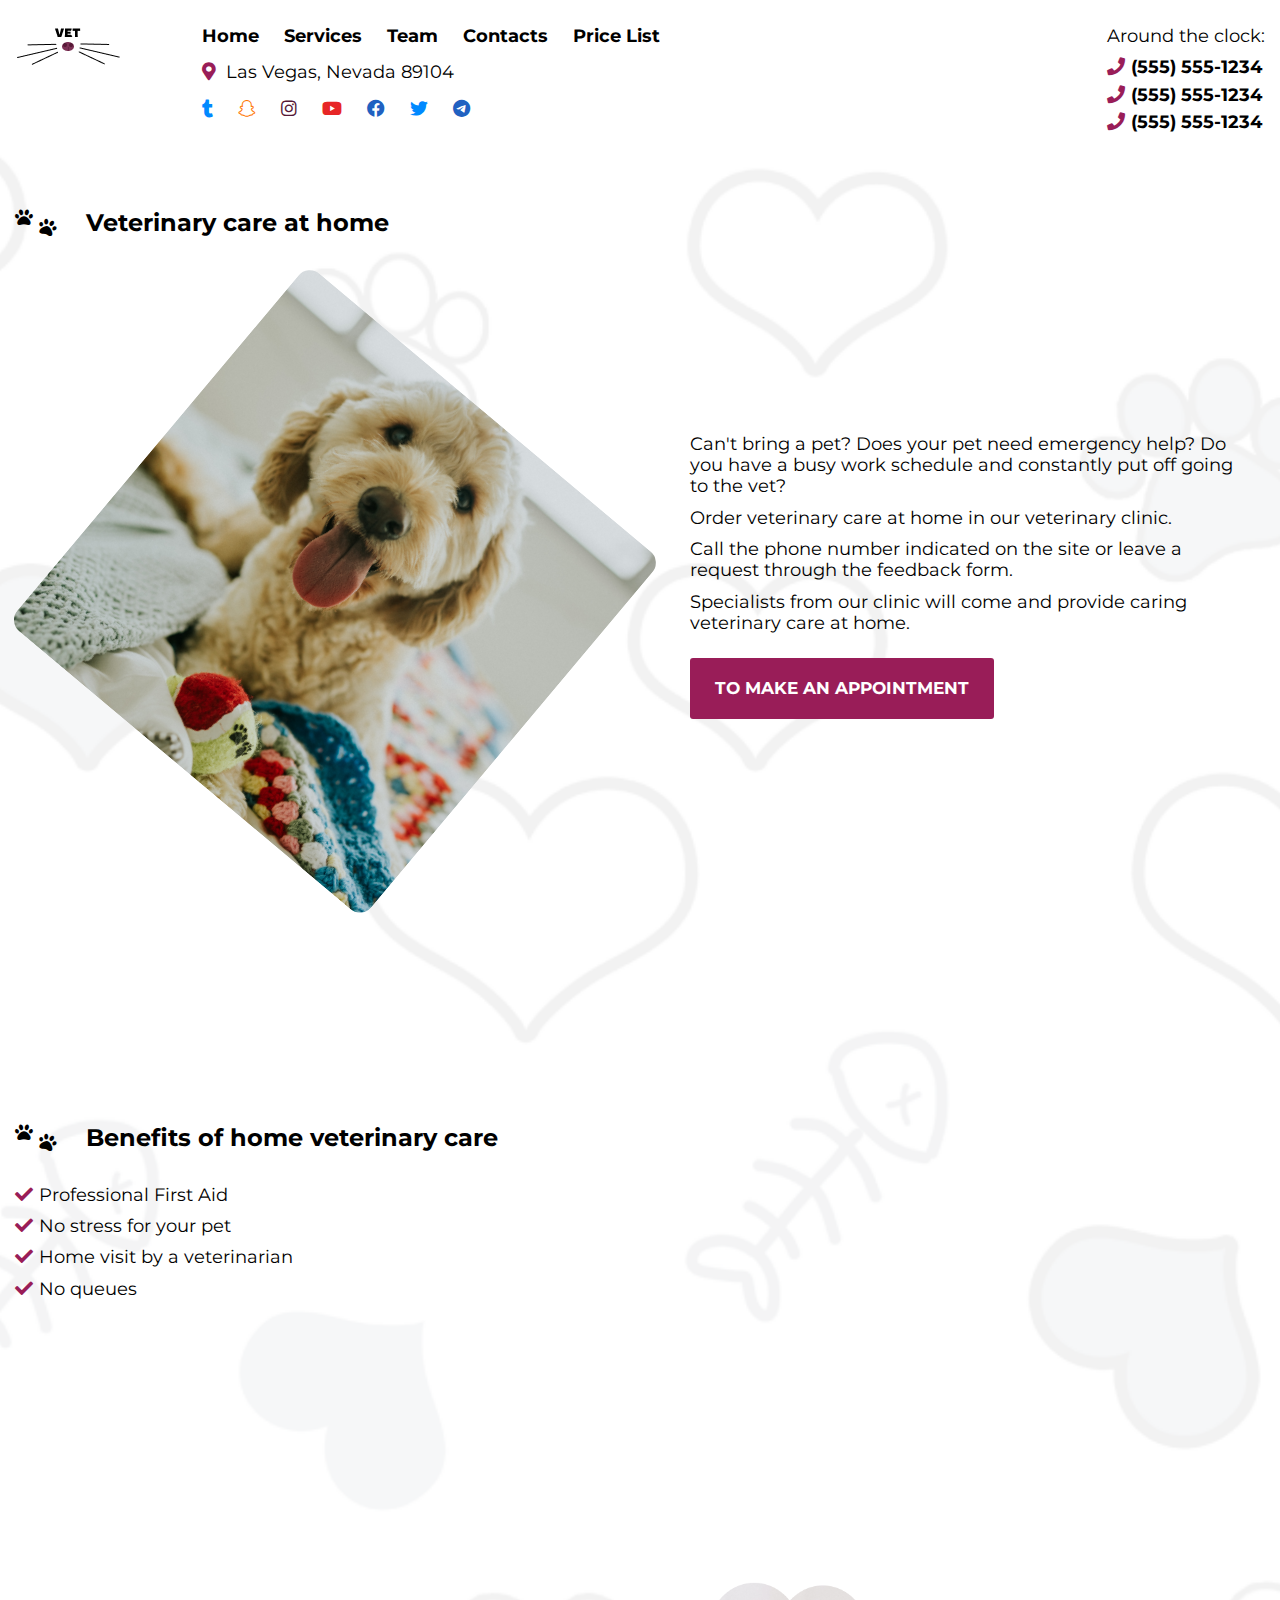
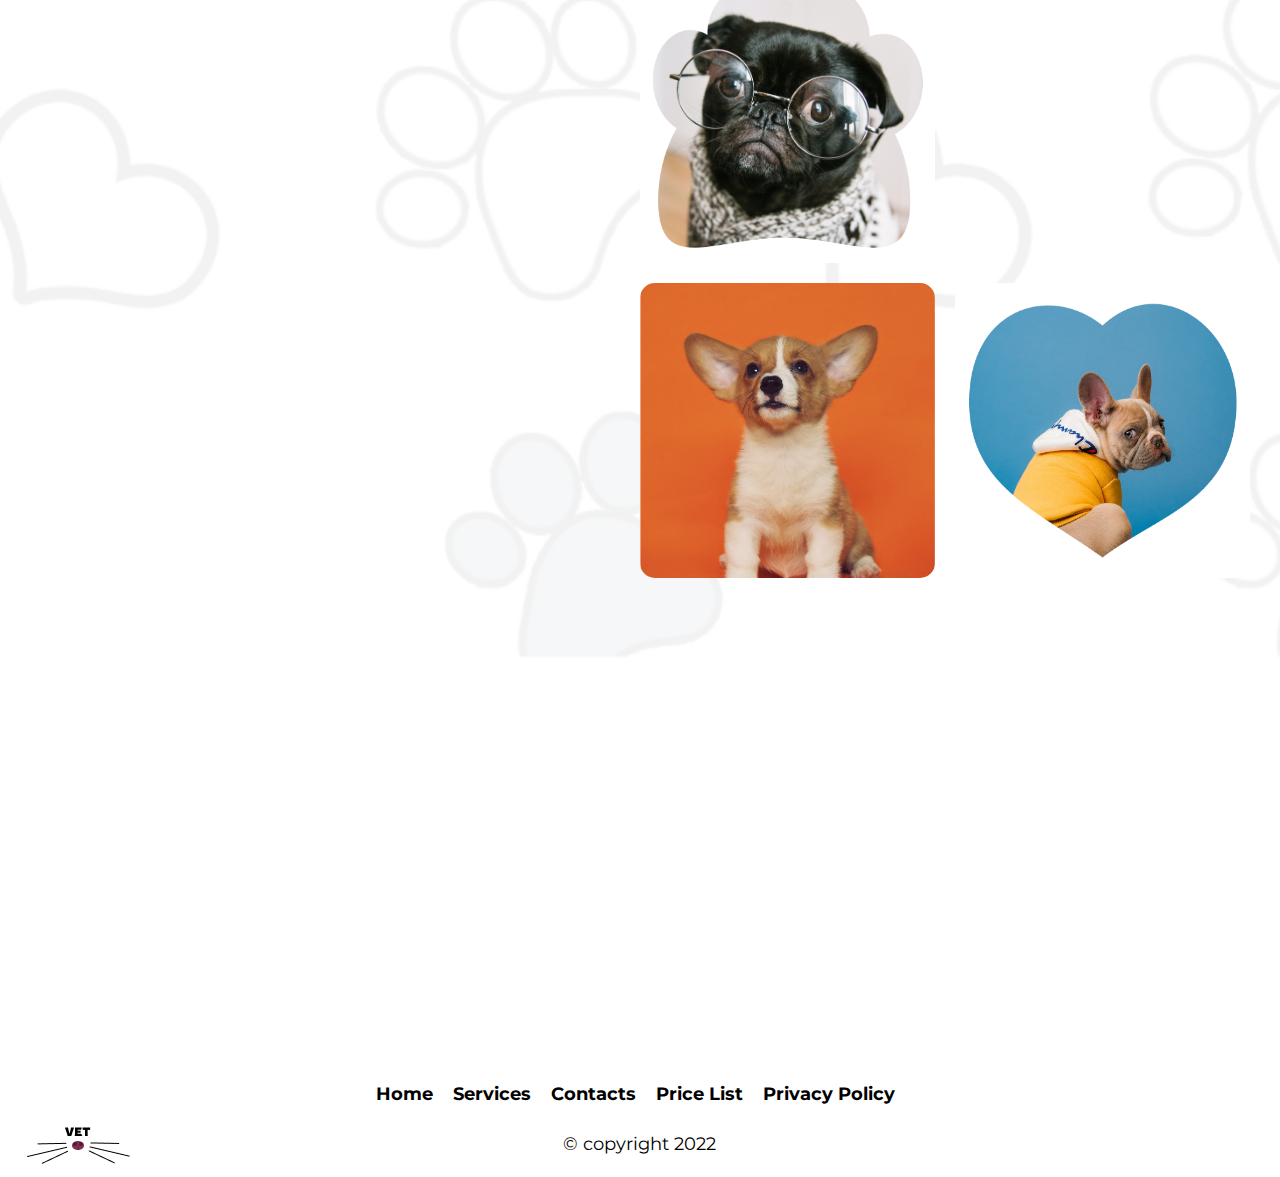
==== more.html @ 6912537f "Add files via upload" ====
<!DOCTYPE html>
<html lang="en">

<head>
	<meta charset="UTF-8">
	<meta http-equiv="X-UA-Compatible" content="IE=edge">
	<meta name="viewport" content="width=device-width, initial-scale=1.0">
	<title>Vet clinic</title>
	<link rel="stylesheet" href="css/all.min.css">
	<link rel="stylesheet" href="magnific/magnific-popup.css">
	<link rel="stylesheet" href="css/style.css">
	<link href="https://use.fontawesome.com/releases/v5.0.13/css/all.css" rel="stylesheet">
	<!-- Настройка адаптивности страницы -->
	<!-- Фиксированная ширина -->
	<!-- <meta name="viewport" content="width=1170"> -->

	<!-- Адаптивность -->
	<!-- <meta name="viewport" content="width=device-width"> -->
	<!-- Отключает принудительную ссылку у номера телефона на iOS -->
	<!-- <meta name="format-detection" content="telephone=no"> -->
	<!-- Краткое описание страницы  -->
	<!-- <meta name="description" content=" "> -->
	<!-- Ключевые слова страницы  -->
	<!-- <meta name="keywords" content=" "> -->
	<!-- Иконка -->
	<!-- <link rel="shortcut icon" href="favicon.ico"> -->
</head>

<body>
	<div class="wprapper">
	<header class="header">
	<div class="header__wrap">
		<div class="container header__container ">
			<div class="header__body ">
				<a href="index.html" class="logo-img-box ">
					<img src="img/logo/logo.png" alt="img">
				</a>
				<div class="logo-menu header__menu">
					<div class="logo-menu__logoMenu ">
						<a href="index.html" class="logo-img-box ">
							<img src="img/logo/logo.png" alt="img">
						</a>
						<div class="nav-box logo-menu__nav">
							<nav class="menu nav-box__menu">
								<a href="index.html" class="menu__link">Home</a>
								<a href="index.html#services" class="menu__link">Services</a>
								<a href="index.html#team" class="menu__link">Team</a>
								<a href="index.html#contacts" class="menu__link">Contacts</a>
								<a href="price.html" class="menu__link">Price List</a>
							</nav>
							<div class="point point__map">
								<div class="point__item"><i class="fas fa-map-marker-alt"></i></div>
								<p class="point__text">Las Vegas, Nevada 89104</p>
							</div>
							<div class="social">
								<!-- <a href="#" target="_blank" class="social__link social__wts"><i class="fab fa-whatsapp"></i>
								</a>
								<a href="#" target="_blank" class="social__link social__viber"><i class="fab fa-viber"></i>
								</a> -->
								<a href="#" target="_blank" class="social__link social__vk"><i class="fa-brands fa-tumblr"></i>
								</a>
								<a href="#" target="_blank" class="social__link social__odnokl"><i class="fa-brands fa-snapchat"></i>
								</a>
								<a href="#" target="_blank" class="social__link social__inst"><i class="fab fa-instagram"></i>
								</a>
								<a href="#" target="_blank" class="social__link social__google"><i class="fa-brands fa-youtube"></i>
								</a>
								<a href="#" target="_blank" class="social__link social__facebook"><i class="fa-brands fa-facebook"></i>
								</a>
								<a href="#" target="_blank" class="social__link social__vk"><i class="fa-brands fa-twitter"></i>
								</a>
								<a href="#" target="_blank" class="social__link social__facebook"><i class="fa-brands fa-telegram"></i>
								</a>
							</div>
						</div>
					</div>
					<div class="logo-menu__contacts">
						<div class="logo-menu__tel">
							<p class="logo-menu__fulltime">Around the clock:</p>
							<div class="point">
								<div class="point__item"><i class="fas fa-phone"></i></div>
								<p class="point__text">
									(555) 555-1234</p>
							</div>
							<div class="point">
								<div class="point__item"><i class="fas fa-phone"></i></div>
								<p class="point__text">
									(555) 555-1234</p>
							</div>
							<div class="point">
								<div class="point__item"><i class="fas fa-phone"></i></div>
								<p class="point__text">
									(555) 555-1234</p>
							</div>
						</div>

					</div>
				</div>
				<div class="icon-menu"><span></span><span></span><span></span></div>
			</div>
		</div>
	</div>
</header>
	
		<div class="content">
			<div class="inter ibg ">
				<img src="img/bg/bg1.png" alt="img">
				<div class="inter__wrap">
					<div class="container">		
						<div class="inter__desc">
							<div class="head moreee__head" style="padding-top: 20px;">
								<div class="paws">
									<p><i class="fas fa-paw paw-1"></i></p>
									<span><i class="fas fa-paw paw-2"></i></span>
								</div>
								<h2 class="title">Veterinary care at home</h2>
							</div>
							<div class="contacts" id="contacts">
								<div class="contacts__wrap ">
									<!-- <img src="img/bg/bg1.png" alt="img"> -->
									<div class="container">
										<div class="contacts__body">
											<!-- <div class="head contacts__head">
												<div class="paws">
													<p><i class="fas fa-paw paw-1"></i></p>
													<span><i class="fas fa-paw paw-2"></i></span>
												</div>
												<h2 class="title">Контакты</h2>
											</div> -->
											<div class="desc contacts__desc">
												<div class="contacts__img-wr">
													<div class="contacts__img-box ibg"><img src="img/bg/ds.jpg" alt="img"></div>
												</div>
												<div class="contacts__offer">
													<div class="contacts__content">
														<div class="contacts__adr">
															<h3 class="contacts__title">
															<p>Can't bring a pet? Does your pet need emergency help? Do you have a busy work schedule and constantly put off going to the vet?</p>
															<P>Order veterinary care at home in our veterinary clinic.</P>
															<P>Call the phone number indicated on the site or leave a request through the feedback form.</P>
															<p>Specialists from our clinic will come and provide caring veterinary care at home.</p>
															<!-- <div class="point point__map">
																<div class="point__item"><i class="fas fa-map-marker-alt"></i></div>
																<p class="point__text">г. Белово, ул. Васильково 324б</p>
															</div> -->
														</div>
														<!-- <div class="contacts__tel">
															<p class="contacts__fulltime">Наши номера:</p>
															<div class="point">
																<div class="point__item"><i class="fas fa-phone"></i></div>
																<p class="point__text">8(934)-34-23</p>
															</div>
															<div class="point">
																<div class="point__item"><i class="fas fa-phone"></i></div>
																<p class="point__text">8(934)-34-23</p>
															</div>
															<div class="point">
																<div class="point__item"><i class="fas fa-phone"></i></div>
																<p class="point__text">8(934)-34-23</p>
															</div>
														</div>
														<div class="point point__mail">
															<div class="point__item"><i class="fas fa-envelope"></i></div>
															<p class="point__text">name@mail.ru</p>
														</div> -->
														<!-- <div class="social contacts__social">
															<a href="#" target="_blank" class="social__link social__wts"><i
																	class="fab fa-whatsapp"></i>
															</a>
															<a href="#" target="_blank" class="social__link social__viber"><i
																	class="fab fa-viber"></i>
															</a>
															<a href="#" target="_blank" class="social__link social__vk"><i class="fab fa-vk"></i>
															</a>
															<a href="#" target="_blank" class="social__link social__odnokl"><i
																	class="fab fa-odnoklassniki-square"></i>
															</a>
															<a href="#" target="_blank" class="social__link social__inst"><i
																	class="fab fa-instagram"></i>
															</a>
															<a href="#" target="_blank" class="social__link social__google"><i
																	class="fab fa-google-plus-g"></i>
															</a>
				
														</div> -->
														<a href="#popup" class="contacts__btn btn-pink">To make an appointment</a>
													</div>
												</div>
											</div>
										</div>
									</div>
								</div>
							</div>
							<div class="inter__content">
								<div class="inter__body">
									<div class="head " style="padding-bottom: 30px;">
										<div class="paws">
											<p><i class="fas fa-paw paw-1"></i></p>
											<span><i class="fas fa-paw paw-2"></i></span>
										</div>
										<h2 class="title">Benefits of home veterinary care</h2>
									</div>
									<!-- <p class="inter__text">В центре проводится полное рентгенологическое обследование всех органов и
										систем:
									</p> -->
									<div class="inter__points">
										<div class="point more__point">
											<div class="point__item"><i class="fas fa-check"></i> </div>
											<p class="point__text">Professional First Aid</p>
										</div>
										<div class="point more__point">
											<div class="point__item"><i class="fas fa-check"></i> </div>
											<p class="point__text">No stress for your pet</p>
										</div>
										<div class="point more__point">
											<div class="point__item"><i class="fas fa-check"></i> </div>
											<p class="point__text">Home visit by a veterinarian</p>
										</div>
										<div class="point more__point">
											<div class="point__item"><i class="fas fa-check"></i> </div>
											<p class="point__text">No queues</p>
										</div>
									</div>
								</div>
								<div class="photo">
									<div class="photo__img-box photo__img-box_mask">
										<div class="photo__bg ibg"><img src="img/bg/dff.jpg" alt="img"></div>
										
									</div>
								</div>
							</div>
						</div>
						<div class="gallery">
							<div class="gallery__wrap">
								<div class="container">
									<div class="gallery__body">
										<div class="gallery__row">
		
											<div class="gallery__50 gallery__50-1">
												<a href="img/bg/dd.png" class="gallery__col">
													
														<div class="gallery__item">
															<div class="gallery__img-box">
																<div class="gallery__bg ibg"><img src="img/bg/ff.jpg" alt="img"></div>
																<!-- <div class="gallery__mask-img-box"><img src="img/bg/q.png" alt="img"></div> -->
															</div>
														</div>
													
												</a>
											</div>
											<div class="gallery__50 gallery__50-wrap">
												<a href="img/bg/mops.png" class="gallery__col">
													<div class="gallery__item">
														<div class="gallery__img-box gallery__img-box_mask">
															<div class="gallery__bg ibg"><img src="img/bg/mops.png" alt="img"></div>
															<div class="gallery__mask-img-box"><img src="img/bg/32.png" alt="img"></div>
														</div>
													</div>
												</a>
												<a href="img/bg/dog.png" class="gallery__col">
													<div class="gallery__item">
														<div class="gallery__img-box">
															<div class="gallery__bg ibg"><img src="img/bg/aa.jpg" alt="img"></div>
															<!-- <div class="gallery__mask-img-box"><img src="img/bg/34.png" alt="img"></div> -->
														</div>
													</div>
												</a>
												<a href="img/bg/df.jpg" class="gallery__col">
													<div class="gallery__item">
														<div class="gallery__img-box">
															<div class="gallery__bg ibg"><img src="img/bg/df.jpg" alt="img"></div>
															<!-- <div class="gallery__mask-img-box"><img src="img/bg/34.png" alt="img"></div> -->
														</div>
													</div>
												</a>
												<a href="img/bg/dd.png" class="gallery__col">
													<div class="gallery__item">
														<div class="gallery__img-box gallery__img-box_mask">
															<div class="gallery__bg ibg"><img src="img/bg/dd.png" alt="img"></div>
															<div class="gallery__mask-img-box"><img src="img/bg/q.png" alt="img"></div>
														</div>
													</div>
												</a>
											</div>
										</div>
									</div>
								</div>
							</div>
						</div>
					</div>
				</div>
			</div>
		</div>
	
	<iframe src="https://www.google.com/maps/embed?pb=!1m18!1m12!1m3!1d51546.49694584568!2d-115.14549040207058!3d36.1505868522615!2m3!1f0!2f0!3f0!3m2!1i1024!2i768!4f13.1!3m3!1m2!1s0x80c8c4a43b971a7b%3A0xcb58a650286cb4f7!2z0JvQsNGBLdCS0LXQs9Cw0YEsINCd0LXQstCw0LTQsCA4OTEwNCwg0KHQqNCQ!5e0!3m2!1sru!2sru!4v1648455578329!5m2!1sru!2sru" width="100%" height="400" style="border:0;" allowfullscreen="" loading="lazy" referrerpolicy="no-referrer-when-downgrade"></iframe>

	<footer class="footer">
	<div class="footer__wrap">
		<div class="container">
			<div class="footer__menu">
				<nav class="menu footer__menu">
					<a href="index.html" class="menu__link">Home</a>
					<a href="index.html#services" class="menu__link">Services</a>
					<a href="index.html#contacts" class="menu__link">Contacts</a>
					<a href="price.html" class="menu__link">Price List</a>
					<a href="policy.html" class="menu__link">Privacy Policy</a>
				</nav>
			</div>
			<div class="footer__body">
				<div class="footer__logo-img-box">
					<a href="index.html" class="logo-img-box ">
						<img src="img/logo/logo.png" alt="img">
					</a>
				</div>
				<div class="footer__right">© copyright 2022</div>
				<div></div>
			</div>
		</div>
	</div>
</footer>
<a href="#" id="toTop">
	<img src="img/icons/rt.png" alt="img">
</a>
<div id="popup" class="popup">
	<a href="##" class="popup__area"></a>
	<div class="popup__body">
		<div class="popup__content">
			<a href="##" class="popup__close close-popup"><i class="far fa-window-close"></i></a>
			<div class="head popup__head">
				<div class="paws">
					<p><i class="fas fa-paw paw-1"></i></p>
					<span><i class="fas fa-paw paw-2"></i></span>
				</div>
				<h2 class="title">Sign up for an appointment</h2>
			</div>
			<form action="#" class="popup__form form">
				<input type="text" class="form__input" placeholder="Your name" >
				<input type="tel" id="phone_1" class="form__input" placeholder="Phone number" >
				<textarea class="form__text" placeholder="Message" name="text" cols="30" rows="10" ></textarea>
				<div class="form__file-wrap">
					<input class="form__file" type="file" name="file" id="popup-input__file" >
					<label class="form__label file-label btn-pink" for="popup-input__file">
						<span class="file-label__file-img"><i class="fas fa-download"></i></span>
						<span class="file-label__btn">Attach file</span>
					</label>
				</div>
				<button class="form__btn btn-pink">Send</button>
				<p class="personal-data-2">* By clicking on the button you consent to the processing of <a href="404.html" class="">personal data</a></p>
			</form>
		</div>
	</div>
</div>

<!-- <div id="cookies" class="cookies cookies-show">

	<div class="cookies__wrap">
		<div class="cookies__body">
			<div class="cookies__content">
				<p class="cookies__text">Мы используем cookie для наилучшего представления нашего сайта. Продолжая просмотр сайта, Вы соглашаетесь на использование нами cookies.</p>
				<button type="submit" class="cookies__btn">Ок</button>
			</div>
		</div>
	</div>
	
</div> -->

<script src="https://ajax.googleapis.com/ajax/libs/jquery/3.6.0/jquery.min.js"></script>
<script src="magnific/jquery.magnific-popup.min.js"></script>
<script src="owl/owl.carousel.min.js"></script>
<script src="js/main.js"></script>
</div>
</body>

</html>
---- css/style.css ----
@import url("https://fonts.googleapis.com/css2?family=Montserrat:wght@400;500;700;900&display=swap");
* { padding: 0; margin: 0; border: 0; }

*, *::before, *::after { box-sizing: border-box; -moz-box-sizing: border-box; -webkit-box-sizing: border-box; }

:focus, :active { outline: none; }

a:focus, a:active { outline: none; }

nav, footer, header, aside { display: block; }

html, body { height: 100%; width: 100%; font-size: 100%; line-height: 1; font-size: 14px; -ms-text-size-adjust: 100%; -moz-text-size-adjust: 100%; -webkit-text-size-adjust: 100%; }

body { overflow-x: hidden; }

html { scroll-behavior: smooth; }

input, button, textarea { font-family: inherit; background-color: transparent; }

input::-ms-clear { display: none; }

button { cursor: pointer; }

button::-moz-focus-inner { padding: 0; border: 0; }

a, a:visited { text-decoration: none; }

a:hover { text-decoration: none; }

a { display: inline-block; color: inherit; }

ul li { list-style: none; }

img { vertical-align: top; }

h1, h2, h3, h4, h5, h6 { font-size: inherit; font-weight: 400; }

textarea::-webkit-input-placeholder { opacity: 1; -webkit-transition: opacity 0.8s ease; -o-transition: opacity 0.8s ease; transition: opacity 0.8s ease; }

textarea:-ms-input-placeholder { opacity: 1; -webkit-transition: opacity 0.8s ease; -o-transition: opacity 0.8s ease; transition: opacity 0.8s ease; }

textarea::-ms-input-placeholder { opacity: 1; -webkit-transition: opacity 0.8s ease; -o-transition: opacity 0.8s ease; transition: opacity 0.8s ease; }

textarea::placeholder { opacity: 1; -webkit-transition: opacity 0.8s ease; -o-transition: opacity 0.8s ease; transition: opacity 0.8s ease; }

input::-webkit-input-placeholder { opacity: 1; -webkit-transition: opacity 0.8s ease; -o-transition: opacity 0.8s ease; transition: opacity 0.8s ease; }

input::-moz-placeholder { opacity: 1; -webkit-transition: opacity 0.8s ease; -o-transition: opacity 0.8s ease; transition: opacity 0.8s ease; }

input:-moz-placeholder { opacity: 1; -webkit-transition: opacity 0.8s ease; -o-transition: opacity 0.8s ease; transition: opacity 0.8s ease; }

input:-ms-input-placeholder { opacity: 1; -webkit-transition: opacity 0.8s ease; -o-transition: opacity 0.8s ease; transition: opacity 0.8s ease; }

input:focus::-webkit-input-placeholder { opacity: 0; -webkit-transition: opacity 0.8s ease; -o-transition: opacity 0.8s ease; transition: opacity 0.8s ease; }

input:focus::-moz-placeholder { opacity: 0; -webkit-transition: opacity 0.8s ease; -o-transition: opacity 0.8s ease; transition: opacity 0.8s ease; }

input:focus:-moz-placeholder { opacity: 0; -webkit-transition: opacity 0.8s ease; -o-transition: opacity 0.8s ease; transition: opacity 0.8s ease; }

input:focus:-ms-input-placeholder { opacity: 0; -webkit-transition: opacity 0.8s ease; -o-transition: opacity 0.8s ease; transition: opacity 0.8s ease; }

textarea:focus::-webkit-input-placeholder { opacity: 0; -webkit-transition: opacity 0.8s ease; -o-transition: opacity 0.8s ease; transition: opacity 0.8s ease; }

textarea:focus:-ms-input-placeholder { opacity: 0; -webkit-transition: opacity 0.8s ease; -o-transition: opacity 0.8s ease; transition: opacity 0.8s ease; }

textarea:focus::-ms-input-placeholder { opacity: 0; -webkit-transition: opacity 0.8s ease; -o-transition: opacity 0.8s ease; transition: opacity 0.8s ease; }

textarea:focus::placeholder { opacity: 0; -webkit-transition: opacity 0.8s ease; -o-transition: opacity 0.8s ease; transition: opacity 0.8s ease; }

.container { max-width: 1440px; padding: 0 15px; margin: 0 auto; }

.ibg { background-position: center; background-size: cover; background-repeat: no-repeat; }

.ibg img { display: none; }

.logo-menu { width: 100%; display: -webkit-box; display: -ms-flexbox; display: flex; -webkit-box-align: start; -ms-flex-align: start; align-items: flex-start; -webkit-box-pack: justify; -ms-flex-pack: justify; justify-content: space-between; }

.logo-menu__logoMenu { display: -webkit-box; display: -ms-flexbox; display: flex; -webkit-box-pack: start; -ms-flex-pack: start; justify-content: start; }

.logo-menu__nav { width: 100%; margin-right: 20px; }

.logo-menu__contacts { padding-top: 5px; }

.logo-menu__tel { display: -webkit-box; display: -ms-flexbox; display: flex; -webkit-box-orient: vertical; -webkit-box-direction: normal; -ms-flex-direction: column; flex-direction: column; -webkit-box-pack: start; -ms-flex-pack: start; justify-content: start; }

.logo-menu__tel .point { font-weight: 700; }

.logo-menu__tel .point:not(:last-child) { margin-bottom: 6px; }

.logo-menu__fulltime { margin-bottom: 10px; }

.header__body { position: relative; padding: 20px 0; }

@media (min-width: 767px) { .header__body > a { display: none; } }

@media (max-width: 767px) { .header__menu { position: fixed; z-index: 10; max-width: 70%; min-width: 300px; height: 100%; top: 0; right: 0; background-color: #fdd9ff; padding-top: 80px; padding-left: 20px; padding-right: 20px; padding-bottom: 20px; overflow: auto; -webkit-transition: all 0.5s ease 0s; -o-transition: all 0.5s ease 0s; -ms-transition: all 0.5s ease 0s; -moz-transition: all 0.5s ease 0s; transition: all 0.5s ease 0s; -webkit-transform: translate3d(100%, 0px, 0px); transform: translate3d(100%, 0px, 0px); display: -webkit-box; display: -ms-flexbox; display: flex; -webkit-box-orient: vertical; -webkit-box-direction: normal; -ms-flex-direction: column; flex-direction: column; -webkit-box-pack: start; -ms-flex-pack: start; justify-content: start; margin-right: 0; }
  .header__menu.active { -webkit-transform: translate3d(0px, 0px, 0px); transform: translate3d(0px, 0px, 0px); }
  .header__menu .logo-img-box { display: none; }
  .header__menu .logo-menu__logoMenu { margin-bottom: 15px; }
  .header__menu .menu { margin-bottom: 20px; }
  .header__menu .menu a:not(:last-child) { margin-right: 0; } }

.logo-img-box { -webkit-box-flex: 0; -ms-flex: 0 0 auto; flex: 0 0 auto; padding-top: 5px; width: 120px; margin-right: 5.20833vw; }

@media (min-width: 1440px) { .logo-img-box { margin-right: 75px; } }

.logo-img-box img { max-width: 100%; }

.nav-box__menu { margin-bottom: 10px; }

.menu { margin-left: -10px; }

.menu a { -webkit-transition: all 0.3s ease 0s; -o-transition: all 0.3s ease 0s; transition: all 0.3s ease 0s; font-weight: 700; padding: 5px 10px; }

.menu a:hover { color: #991d58; }

.point { display: -webkit-box; display: -ms-flexbox; display: flex; -webkit-box-align: center; -ms-flex-align: center; align-items: center; }

.point__item { color: #991d58; width: 24px; }

.point__item img, .point__item i { font-size: 18px; max-width: 80%; }

.point__map { margin-bottom: 5px; }

.social { color: #991d58; }

.social a { -webkit-transition: all 0.3s ease 0s; -o-transition: all 0.3s ease 0s; transition: all 0.3s ease 0s; padding: 10px; }

.social a:hover { color: #991d58; }

.social a:first-child { padding-left: 0; }

.social__wts { color: #2ecf05; }

.social__viber { color: #c066dd; }

.social__vk { color: #0089ff; }

.social__facebook { color: #2061c1; }

.social__twitter { color: #19b5ff; }

.social__inst { color: #561836; }

.social__google { color: #e72626; }

.social__odnokl { color: #ff7600; }

@media (max-width: 767px) { .icon-menu { display: block; position: absolute; top: 50%; -webkit-transform: translate(0, -50%); -ms-transform: translate(0, -50%); transform: translate(0, -50%); right: 0; width: 30px; height: 18px; cursor: pointer; z-index: 10; }
  .icon-menu span { -webkit-transition: all 0.3s ease 0s; -o-transition: all 0.3s ease 0s; -ms-transition: all 0.3s ease 0s; -moz-transition: all 0.3s ease 0s; transition: all 0.3s ease 0s; top: 8px; left: 0; position: absolute; width: 100%; height: 2px; background-color: #991d58; }
  .icon-menu span:first-child { top: 0; }
  .icon-menu span:last-child { top: auto; bottom: 0; }
  .icon-menu.active span { -moz-transform: scale(0); -ms-transform: scale(0); -webkit-transform: scale(0); -o-transform: scale(0); transform: scale(0); background-color: #991d58; }
  .icon-menu.active span:first-child { -moz-transform: rotate(-45deg); -ms-transform: rotate(-45deg); -webkit-transform: rotate(-45deg); -o-transform: rotate(-45deg); transform: rotate(-45deg); top: 8px; }
  .icon-menu.active span:last-child { -moz-transform: rotate(45deg); -ms-transform: rotate(45deg); -webkit-transform: rotate(45deg); -o-transform: rotate(45deg); transform: rotate(45deg); bottom: 8px; } }

.footer__wrap { background-color: #fff; padding: 10px; }

.footer__body { width: 100%; display: -webkit-box; display: -ms-flexbox; display: flex; }

.footer__body > div { -webkit-box-flex: 0; -ms-flex: 0 1 33.33%; flex: 0 1 33.33%; max-width: 33.33%; }

@media (max-width: 767px) { .footer__body > div { -webkit-box-flex: 0; -ms-flex: 0 1 100%; flex: 0 1 100%; max-width: 100%; } }

@media (max-width: 767px) { .footer__body { -ms-flex-wrap: wrap; flex-wrap: wrap; } }

@media (max-width: 767px) { .footer__logo-img-box { text-align: center; display: -webkit-box; display: -ms-flexbox; display: flex; -webkit-box-align: center; -ms-flex-align: center; align-items: center; -webkit-box-pack: center; -ms-flex-pack: center; justify-content: center; margin-right: 0; margin-bottom: 15px; } }

@media (max-width: 767px) { .footer__logo-img-box a { margin-right: 0; } }

.footer__right { text-align: center; display: -webkit-box; display: -ms-flexbox; display: flex; -webkit-box-align: center; -ms-flex-align: center; align-items: center; -webkit-box-pack: center; -ms-flex-pack: center; justify-content: center; }

.footer__menu { display: -webkit-box; display: -ms-flexbox; display: flex; -webkit-box-align: center; -ms-flex-align: center; align-items: center; -webkit-box-pack: center; -ms-flex-pack: center; justify-content: center; padding: 5px 0; -ms-flex-wrap: wrap; flex-wrap: wrap; }

.footer__menu .menu__link { text-align: center; }

.main__wrap { background-color: #ffe1d9; }

.main__desc { display: -webkit-box; display: -ms-flexbox; display: flex; -webkit-box-pack: justify; -ms-flex-pack: justify; justify-content: space-between; }

@media (max-width: 767px) { .main__desc { -ms-flex-wrap: wrap; flex-wrap: wrap; -webkit-box-pack: center; -ms-flex-pack: center; justify-content: center; } }

.main__offer { max-width: 500px; padding: 11.80556vw 0; width: 50%; }

@media (min-width: 1440px) { .main__offer { padding: 170px 0; padding-right: 100px; } }

@media (max-width: 767px) { .main__offer { width: 100%; padding: 50px 0; padding-right: 0; text-align: center; } }

.main__offer .offer__title { line-height: 1.15; font-weight: 700; margin-bottom: 15px; }

@media (max-width: 767px) { .main__offer .offer__title { font-size: calc(25px + 25.5 * (( 100vw - 320px) / 1440)); } }

@media (min-width: 767px) { .main__offer .offer__title { font-size: calc(25px + 15 * ( 100vw / 1440)); } }

@media (min-width: 1440px) { .main__offer .offer__title { font-size: 40px; } }

.main__offer .offer__text { margin-bottom: 30px; }

.main__img-box { display: -webkit-box; display: -ms-flexbox; display: flex; -webkit-box-align: end; -ms-flex-align: end; align-items: flex-end; width: 50%; }

@media (max-width: 767px) { .main__img-box { width: 100%; } }

.main__img-box img { width: 100%; }

.btn-pink { -webkit-transition: all 0.3s ease 0s; -o-transition: all 0.3s ease 0s; transition: all 0.3s ease 0s; font-weight: 700; background-color: #991d58; text-transform: uppercase; color: #fff; text-align: center; padding: 20px 25px; border-radius: 3px; }

@media (max-width: 767px) { .btn-pink { font-size: calc(12px + 10.2 * (( 100vw - 320px) / 1440)); } }

@media (min-width: 767px) { .btn-pink { font-size: calc(12px + 6 * ( 100vw / 1440)); } }

@media (min-width: 1440px) { .btn-pink { font-size: 18px; } }

.btn-pink:hover { background-color: #c52973; }

.services__wrap { padding: 6.94444vw 0; }

@media (min-width: 1440px) { .services__wrap { padding: 100px 0; } }

@media (max-width: 767px) { .services__wrap { padding: 50px 0; } }

.services__ttl { display: -webkit-box; display: -ms-flexbox; display: flex; -webkit-box-pack: justify; -ms-flex-pack: justify; justify-content: space-between; -webkit-box-align: center; -ms-flex-align: center; align-items: center; -ms-flex-wrap: wrap; flex-wrap: wrap; }

.services__body { display: -webkit-box; display: -ms-flexbox; display: flex; -webkit-box-orient: vertical; -webkit-box-direction: normal; -ms-flex-direction: column; flex-direction: column; -webkit-box-align: start; -ms-flex-align: start; align-items: flex-start; }

.services__row { width: 100%; margin-bottom: 30px; display: -webkit-box; display: -ms-flexbox; display: flex; -ms-flex-wrap: wrap; flex-wrap: wrap; }

.services__row a { display: -webkit-box; display: -ms-flexbox; display: flex; -webkit-box-flex: 0; -ms-flex: 0 1 33.33%; flex: 0 1 33.33%; max-width: 33.33%; }

@media (max-width: 1220px) { .services__row a { -webkit-box-flex: 0; -ms-flex: 0 1 50%; flex: 0 1 50%; max-width: 50%; } }

@media (max-width: 850px) { .services__row a { -webkit-box-flex: 0; -ms-flex: 0 1 100%; flex: 0 1 100%; max-width: 100%; } }

@media (max-width: 1220px) { .services__row { -ms-flex-wrap: wrap; flex-wrap: wrap; } }

@media (max-width: 767px) { .services__row { margin-bottom: 20px; } }

.services__col { display: -webkit-box; display: -ms-flexbox; display: flex; -webkit-box-flex: 1; -ms-flex: 1 1 auto; flex: 1 1 auto; padding: 0 10px; margin-bottom: 20px; }

.services__item { -webkit-box-flex: 1; -ms-flex: 1 1 auto; flex: 1 1 auto; overflow: hidden; cursor: pointer; background-color: #fff; border-radius: 10px; border: 1px solid rgba(196, 196, 196, 0.2); display: -webkit-box; display: -ms-flexbox; display: flex; }

.services__item:hover .services__bg { -webkit-transform: scale(1.1); -ms-transform: scale(1.1); transform: scale(1.1); }

.services__img-box { overflow: hidden; position: relative; border-radius: 10px 0px 0px 10px; -webkit-box-flex: 1; -ms-flex: 1 0 auto; flex: 1 0 auto; width: 30%; }

.services__bg { -webkit-transition: all 0.8s ease 0s; -o-transition: all 0.8s ease 0s; transition: all 0.8s ease 0s; width: 100%; height: 100%; background: url(../img/) center/cover no-repeat; }

.services__info { padding: 15px; width: 100%; }

.services__h3 { font-weight: 700; margin-right: 15px; padding-bottom: 10px; }

.services__more { font-weight: 500; color: #ccc; text-transform: uppercase; font-size: 10px; padding-bottom: 10px; }

.services__btn { display: -webkit-box; display: -ms-flexbox; display: flex; width: -webkit-fit-content; width: -moz-fit-content; width: fit-content; -webkit-box-pack: start; -ms-flex-pack: start; justify-content: flex-start; -webkit-box-align: center; -ms-flex-align: center; align-items: center; }

.services__btn i { margin-right: 15px; }

.services__head { margin-bottom: 80px; }

.head { display: -webkit-box; display: -ms-flexbox; display: flex; -webkit-box-align: center; -ms-flex-align: center; align-items: center; }

@media (max-width: 767px) { .head { margin-bottom: 40px; } }

.head p { margin-right: 5px; }

.head span { padding-top: 10px; }

.head .title { font-weight: 700; }

@media (max-width: 767px) { .head .title { font-size: calc(18px + 11.9 * (( 100vw - 320px) / 1440)); } }

@media (min-width: 767px) { .head .title { font-size: calc(18px + 7 * ( 100vw / 1440)); } }

@media (min-width: 1440px) { .head .title { font-size: 25px; } }

.paws { margin-right: 30px; display: -webkit-box; display: -ms-flexbox; display: flex; }

.paw-2 { -webkit-transform: rotate(17.27deg); -ms-transform: rotate(17.27deg); transform: rotate(17.27deg); }

.mask-img-box { width: 100%; height: 100%; }

.mask-img-box img { position: absolute; right: -2px; height: 100%; top: 0; display: block; }

.more-img { width: 100%; height: 100%; background: url(../img/) center/cover no-repeat; border-radius: 30px; }

.contacts__offer p { margin-bottom: 10px; }

.more__wrap { background: url() center/cover no-repeat fixed; }

.more__body { padding: 6.94444vw 0; }

@media (min-width: 1440px) { .more__body { padding: 100px 0; } }

.more__desc { display: -webkit-box; display: -ms-flexbox; display: flex; -webkit-box-align: center; -ms-flex-align: center; align-items: center; }

@media (max-width: 767px) { .more__desc { -ms-flex-wrap: wrap; flex-wrap: wrap; -webkit-box-pack: center; -ms-flex-pack: center; justify-content: center; } }

.more__images { margin-right: 30px; width: 50%; position: relative; }

@media (max-width: 767px) { .more__images { margin-bottom: 50px; } }

.more__big { width: 29.16667vw; height: 37.5vw; -webkit-transform: rotate(-25.26deg); -ms-transform: rotate(-25.26deg); transform: rotate(-25.26deg); }

@media (min-width: 1440px) { .more__big { width: 420px; height: 540px; } }

.more__mid { position: absolute; top: 0; right: 10%; width: 18.05556vw; height: 22.22222vw; -webkit-transform: rotate(14.68deg); -ms-transform: rotate(14.68deg); transform: rotate(14.68deg); }

@media (min-width: 1440px) { .more__mid { width: 260px; height: 320px; } }

.more__small { position: absolute; bottom: -5%; right: 10%; width: 15.27778vw; height: 21.52778vw; -webkit-transform: rotate(-13.38deg); -ms-transform: rotate(-13.38deg); transform: rotate(-13.38deg); }

@media (min-width: 1440px) { .more__small { width: 220px; height: 310px; } }

.more__offer { width: 50%; }

@media (max-width: 767px) { .more__offer { width: 100%; display: -webkit-box; display: -ms-flexbox; display: flex; -webkit-box-orient: vertical; -webkit-box-direction: normal; -ms-flex-direction: column; flex-direction: column; -webkit-box-align: center; -ms-flex-align: center; align-items: center; -webkit-box-pack: center; -ms-flex-pack: center; justify-content: center; } }

.more__head { margin-bottom: 40px; }

@media (max-width: 767px) { .more__head { width: 100%; -webkit-box-pack: center; -ms-flex-pack: center; justify-content: center; } }

.more__points { margin-bottom: 30px; }

@media (max-width: 767px) { .more__points { min-width: 280px; max-width: 100%; -webkit-box-flex: 1; -ms-flex: 1 1 auto; flex: 1 1 auto; display: -webkit-box; display: -ms-flexbox; display: flex; -webkit-box-align: center; -ms-flex-align: center; align-items: center; -webkit-box-orient: vertical; -webkit-box-direction: normal; -ms-flex-direction: column; flex-direction: column; -webkit-box-pack: start; -ms-flex-pack: start; justify-content: start; } }

@media (max-width: 767px) { .more__point { width: 100%; display: -webkit-box; display: -ms-flexbox; display: flex; -webkit-box-pack: start; -ms-flex-pack: start; justify-content: flex-start; } }

.more__point:not(:last-child) { margin-bottom: 10px; }

.team__wrap { padding: 9.02778vw 0; }

@media (min-width: 1440px) { .team__wrap { padding: 130px 0; } }

.team__head { margin-bottom: 70px; }

@media (max-width: 767px) { .team__head { margin-bottom: 40px; } }

.team__col { display: -webkit-box; display: -ms-flexbox; display: flex; padding: 0 20px; }

.team__item { border-radius: 5px; -webkit-box-flex: 1; -ms-flex: 1 1 auto; flex: 1 1 auto; -webkit-box-shadow: 0 0 25px rgba(0, 0, 0, 0.1); box-shadow: 0 0 25px rgba(0, 0, 0, 0.1); }

.team__img-box { border-radius: 5px 5px 0 0; width: 100%; padding-bottom: 100%; background: url(../img/) center/cover no-repeat; }

.team__info { padding: 15px; text-align: center; }

.team__name { font-weight: 700; margin-bottom: 10px; }

.dots { display: -webkit-box; display: -ms-flexbox; display: flex; -webkit-box-align: center; -ms-flex-align: center; align-items: center; -webkit-box-pack: center; -ms-flex-pack: center; justify-content: center; }

.contacts__wrap { background: url() center/cover no-repeat fixed; }

.contacts__body { padding: 6.94444vw 0; }

@media (min-width: 1440px) { .contacts__body { padding: 100px 0; } }

.contacts__desc { display: -webkit-box; display: -ms-flexbox; display: flex; -webkit-box-align: center; -ms-flex-align: center; align-items: center; }

@media (max-width: 767px) { .contacts__desc { -ms-flex-wrap: wrap; flex-wrap: wrap; -webkit-box-pack: center; -ms-flex-pack: center; justify-content: center; } }

.contacts__img-wr { position: relative; z-index: 5; -webkit-box-flex: 0; -ms-flex: 0 0 auto; flex: 0 0 auto; width: 50%; margin-right: 50px; display: -webkit-box; display: -ms-flexbox; display: flex; -webkit-box-align: center; -ms-flex-align: center; align-items: center; -webkit-box-pack: center; -ms-flex-pack: center; justify-content: center; }

@media (max-width: 767px) { .contacts__img-wr { margin-right: 0; margin-bottom: 50px; } }

.contacts__img-box { border-radius: 15px; margin-top: 30px; width: 36.11111vw; height: 36.45833vw; -webkit-transform: rotate(40deg); -ms-transform: rotate(40deg); transform: rotate(40deg); background: url(../img/) center/cover no-repeat; }

@media (min-width: 1440px) { .contacts__img-box { width: 520px; height: 525px; } }

@media (max-width: 767px) { .contacts__img-box { margin-top: 0; } }

.contacts__offer { position: relative; z-index: 2; width: 50%; display: -webkit-box; display: -ms-flexbox; display: flex; -webkit-box-align: center; -ms-flex-align: center; align-items: center; -webkit-box-pack: center; -ms-flex-pack: center; justify-content: center; }

@media (max-width: 767px) { .contacts__offer { width: 100%; } }

.contacts__content { width: 100%; width: -webkit-fit-content; width: -moz-fit-content; width: fit-content; }

@media (max-width: 767px) { .contacts__content { text-align: center; } }

.contacts__adr { margin-bottom: 25px; }

.contacts__title { margin-bottom: 15px; }

.contacts__tel { margin-bottom: 30px; }

.contacts__tel .point { margin-bottom: 8px; }

@media (max-width: 767px) { .contacts__tel { display: -webkit-box; display: -ms-flexbox; display: flex; -webkit-box-align: center; -ms-flex-align: center; align-items: center; -webkit-box-orient: vertical; -webkit-box-direction: normal; -ms-flex-direction: column; flex-direction: column; -webkit-box-pack: center; -ms-flex-pack: center; justify-content: center; } }

.contacts__fulltime { margin-bottom: 15px; }

.contacts__social { margin-bottom: 50px; }

@media (max-width: 767px) { .contacts__social { display: -webkit-box; display: -ms-flexbox; display: flex; -webkit-box-align: center; -ms-flex-align: center; align-items: center; -webkit-box-pack: center; -ms-flex-pack: center; justify-content: center; } }

.point__mail { margin-bottom: 30px; }

@media (max-width: 767px) { .point__mail { display: -webkit-box; display: -ms-flexbox; display: flex; -webkit-box-align: center; -ms-flex-align: center; align-items: center; -webkit-box-pack: center; -ms-flex-pack: center; justify-content: center; } }

.contacts__head { position: relative; z-index: 10; }

.contacts__offer .point__text { margin-bottom: 0; }

.not-found__wrap { padding-top: 40px; padding-bottom: 180px; }

.not-found__btn { text-align: center; }

.not-found__link { margin-bottom: 100px; }

.not-found__row { display: -webkit-box; display: -ms-flexbox; display: flex; -webkit-box-align: center; -ms-flex-align: center; align-items: center; -webkit-box-pack: center; -ms-flex-pack: center; justify-content: center; }

.not-found__card { width: -webkit-fit-content; width: -moz-fit-content; width: fit-content; background-color: #fff; border-radius: 5px; -webkit-box-shadow: 0 0 25px rgba(0, 0, 0, 0.1); box-shadow: 0 0 25px rgba(0, 0, 0, 0.1); padding: 6.66667vw 11.66667vw 13.88889vw 11.66667vw; }

@media (min-width: 1440px) { .not-found__card { padding: 96px 168px 200px 168px; } }

.not-found__letter { display: -webkit-box; display: -ms-flexbox; display: flex; -webkit-box-align: center; -ms-flex-align: center; align-items: center; -webkit-box-pack: center; -ms-flex-pack: center; justify-content: center; -webkit-box-orient: vertical; -webkit-box-direction: normal; -ms-flex-direction: column; flex-direction: column; text-align: center; margin-bottom: 45px; }

.not-found__letter .letter__title { font-weight: 500; margin-bottom: 15px; }

.not-found__letter .letter__text { font-weight: 500; }

.not-found__404 { font-weight: 700; }

@media (max-width: 767px) { .not-found__404 { font-size: calc(90px + 102 * (( 100vw - 320px) / 1440)); } }

@media (min-width: 767px) { .not-found__404 { font-size: calc(90px + 60 * ( 100vw / 1440)); } }

@media (min-width: 1440px) { .not-found__404 { font-size: 150px; } }

.inter__wrap { background-color: rgba(196, 196, 196, 0.1); background: url() center/cover no-repeat fixed; padding-top: 35px; padding-bottom: 50px; }

.inter__head { margin-bottom: 50px; }

@media (max-width: 767px) { .inter__head { margin-bottom: 43px; } }

.inter__body { width: 50%; padding-right: 30px; }

@media (max-width: 767px) { .inter__body { width: 100%; } }

.inter__text { margin-bottom: 15px; }

.inter__points { margin-bottom: 30px; }

.inter__content { display: -webkit-box; display: -ms-flexbox; display: flex; -webkit-box-align: center; -ms-flex-align: center; align-items: center; }

.breadcrumb { display: -webkit-box; display: -ms-flexbox; display: flex; -ms-flex-wrap: wrap; flex-wrap: wrap; -webkit-box-align: center; -ms-flex-align: center; align-items: center; margin-bottom: 50px; }

.breadcrumb-item a { padding: 10px 0; padding-right: 15px; }

.breadcrumb-item:not(:last-child)::after { content: "/"; padding-right: 15px; }

.breadcrumb-active { color: #991d58; }

.gallery__wrap { padding: 30px 0; }

.gallery__row { width: 100%; display: -webkit-box; display: -ms-flexbox; display: flex; }

@media (max-width: 767px) { .gallery__row { -ms-flex-wrap: wrap; flex-wrap: wrap; } }

.gallery__50 { width: 50%; display: -webkit-box; display: -ms-flexbox; display: flex; }

@media (max-width: 767px) { .gallery__50 { width: 100%; } }

.gallery__50:not(:last-child) { padding-right: 20px; }

@media (max-width: 767px) { .gallery__50:not(:last-child) { padding-right: 0; margin-bottom: 20px; } }

.gallery__50-1 a { display: -webkit-box; display: -ms-flexbox; display: flex; }

.gallery__50-1 .gallery__item { -webkit-box-flex: 1; -ms-flex: 1 1 auto; flex: 1 1 auto; display: -webkit-box; display: -ms-flexbox; display: flex; }

.gallery__50-1 .gallery__item .gallery__img-box { -webkit-box-flex: 1; -ms-flex: 1 1 auto; flex: 1 1 auto; display: -webkit-box; display: -ms-flexbox; display: flex; }

.gallery__50-wrap { display: -webkit-box; display: -ms-flexbox; display: flex; -ms-flex-wrap: wrap; flex-wrap: wrap; }

.gallery__50-wrap .gallery__col { width: 50%; }

.gallery__50-wrap .gallery__col:nth-child(1) { padding-right: 10px; padding-bottom: 20px; }

.gallery__50-wrap .gallery__col:nth-child(2) { padding-left: 10px; padding-bottom: 20px; }

.gallery__50-wrap .gallery__col:nth-child(3) { padding-right: 10px; padding-bottom: 0px; }

.gallery__50-wrap .gallery__col:nth-child(4) { padding-left: 10px; padding-bottom: 0px; }

.gallery__col { overflow: hidden; width: 100%; }

.gallery__item { overflow: hidden; }

.gallery__item:hover .gallery__bg { -webkit-transform: scale(1.1); -ms-transform: scale(1.1); transform: scale(1.1); }

.gallery__img-box { border-radius: 15px; position: relative; overflow: hidden; }

.gallery__img-box_mask { border-radius: 0; }

.gallery__bg { -webkit-transition: all 0.8s ease 0s; -o-transition: all 0.8s ease 0s; transition: all 0.8s ease 0s; border-radius: 9px; width: 100%; padding-bottom: 100%; background: url(../img/) center/cover no-repeat; }

.gallery__mask-img-box { position: absolute; top: 0; left: 0; width: 100%; height: 100%; }

.gallery__mask-img-box img { display: block; width: 100%; height: 100%; }

.photo { width: 50%; }

@media (max-width: 767px) { .photo { display: none; } }

.photo:hover .photo__bg { -webkit-transform: scale(1.1); -ms-transform: scale(1.1); transform: scale(1.1); }

.photo__img-box { border-radius: 15px; position: relative; overflow: hidden; }

.photo__bg { -webkit-transition: all 0.3s ease 0s; -o-transition: all 0.3s ease 0s; transition: all 0.3s ease 0s; width: 100%; border-radius: 15px; padding-bottom: 100%; background: url(../img/) center/cover no-repeat; }

.photo__mask-img-box { position: absolute; top: 0; left: 0; width: 100%; height: 100%; }

.photo__mask-img-box img { width: 100%; height: 100%; }

.popup { position: fixed; z-index: 13; top: 0; left: 0; width: 100%; height: 100%; background-color: rgba(22, 22, 22, 0.6); opacity: 0; visibility: hidden; overflow-y: auto; overflow-x: hidden; -webkit-transition: all 0.8s ease 0s; -o-transition: all 0.8s ease 0s; transition: all 0.8s ease 0s; }

.popup:target { opacity: 1; visibility: visible; }

.popup:target .popup__content { -webkit-transform: perspective(600px) translate(0px, 0%) rotateX(0deg); transform: perspective(600px) translate(0px, 0%) rotateX(0deg); opacity: 1; }

.popup__body { min-height: 100%; display: -webkit-box; display: -ms-flexbox; display: flex; -webkit-box-align: center; -ms-flex-align: center; align-items: center; -webkit-box-pack: center; -ms-flex-pack: center; justify-content: center; padding: 30px 20px; }

.popup__content { width: 430px; background-color: #fff; padding: 30px; border-radius: 5px; position: relative; -webkit-transition: all 0.8s ease 0s; -o-transition: all 0.8s ease 0s; transition: all 0.8s ease 0s; opacity: 0; -webkit-transform: perspective(600px) translate(0px, -100%) rotateX(45deg); transform: perspective(600px) translate(0px, -100%) rotateX(45deg); }

.popup__close { position: absolute; right: 20px; top: 15px; font-size: 25px; text-decoration: none; color: #991d58; }

.popup__title { margin-bottom: 10px; font-size: 30px; font-weight: bold; }

.popup__area { position: absolute; width: 100%; height: 100%; top: 0; left: 0; }

.popup__form { width: 100%; }

.popup__head { margin-top: 20px; margin-bottom: 30px; }

.form { display: -webkit-box; display: -ms-flexbox; display: flex; -webkit-box-orient: vertical; -webkit-box-direction: normal; -ms-flex-direction: column; flex-direction: column; }

.form__input, .form__text { width: 100%; border: 1px solid rgba(196, 196, 196, 0.2); padding: 15px; border-radius: 5px; margin-bottom: 10px; }

.form__file-wrap { width: 100%; position: relative; }

.form__file { width: 100%; height: 100%; opacity: 0; visibility: hidden; position: absolute; z-index: 10; }

.form__btn { padding: 15px 20px; }

.file-label { width: 100%; cursor: pointer; padding: 15px 20px; margin-bottom: 10px; display: -webkit-box; display: -ms-flexbox; display: flex; -webkit-box-align: center; -ms-flex-align: center; align-items: center; -webkit-box-pack: center; -ms-flex-pack: center; justify-content: center; }

.file-label__file-img { margin-right: 10px; }

.personal-data-2 { margin-top: 15px; font-size: 13px; text-align: center; color: #8d8c8c; margin-bottom: 5px; }

.personal-data-2 a { cursor: pointer; color: #561836; -webkit-transition: all 0.3s ease 0s; -o-transition: all 0.3s ease 0s; transition: all 0.3s ease 0s; font-weight: 500; text-decoration: underline; }

.base { background-color: #cadef0; }

.base__wrap { padding: 50px 0; }

.base__body { display: -webkit-box; display: -ms-flexbox; display: flex; -webkit-box-align: center; -ms-flex-align: center; align-items: center; -webkit-box-pack: justify; -ms-flex-pack: justify; justify-content: space-between; padding-bottom: 30px; }

@media (max-width: 767px) { .base__body { -ms-flex-wrap: wrap; flex-wrap: wrap; -webkit-box-pack: center; -ms-flex-pack: center; justify-content: center; } }

.base__offer { width: 40%; margin-right: 20px; }

@media (max-width: 991px) { .base__offer { width: 50%; } }

@media (max-width: 767px) { .base__offer { width: 100%; margin-bottom: 40px; display: -webkit-box; display: -ms-flexbox; display: flex; -webkit-box-align: center; -ms-flex-align: center; align-items: center; -webkit-box-pack: center; -ms-flex-pack: center; justify-content: center; -webkit-box-orient: vertical; -webkit-box-direction: normal; -ms-flex-direction: column; flex-direction: column; } }

.base__offer .offer__title { font-weight: 900; margin-bottom: 15px; }

@media (max-width: 767px) { .base__offer .offer__title { font-size: calc(23px + 28.9 * (( 100vw - 320px) / 1440)); } }

@media (min-width: 767px) { .base__offer .offer__title { font-size: calc(23px + 17 * ( 100vw / 1440)); } }

@media (min-width: 1440px) { .base__offer .offer__title { font-size: 40px; } }

@media (max-width: 767px) { .base__offer .offer__title { text-align: center; } }

.base__offer .offer__text { margin-bottom: 15px; }

@media (max-width: 767px) { .base__offer .offer__text { text-align: center; } }

.base__mops { width: 60%; position: relative; }

@media (max-width: 991px) { .base__mops { width: 50%; } }

@media (max-width: 767px) { .base__mops { width: 60%; } }

.mops__cercle-big { background-color: rgba(50, 46, 251, 0.29); width: 37.84722vw; height: 37.84722vw; border-radius: 50%; position: relative; left: 6.94444vw; z-index: 2; }

@media (min-width: 1440px) { .mops__cercle-big { width: 545px; height: 545px; left: 100px; } }

.mops__cercle-middle { z-index: 1; position: absolute; top: 14.58333vw; right: 0; background-color: rgba(46, 152, 251, 0.29); border-radius: 50%; width: 25.13889vw; height: 25.13889vw; }

@media (min-width: 1440px) { .mops__cercle-middle { width: 362px; height: 362px; top: 210px; right: 0; } }

@media (max-width: 767px) { .mops__cercle-middle { top: 18.05556vw; right: -0.55556vw; } }

.mops__cercle-small { position: absolute; top: 22.91667vw; border-radius: 50%; background-color: rgba(46, 152, 251, 0.29); width: 16.875vw; height: 16.875vw; }

@media (min-width: 1440px) { .mops__cercle-small { width: 243px; height: 243px; top: 330px; } }

.mops__circle-paw { position: relative; display: inline-block; position: absolute; z-index: 3; top: 5.20833vw; left: 5.20833vw; }

@media (min-width: 1440px) { .mops__circle-paw { width: 75px; height: 75px; top: 75px; left: 75px; } }

.mops__circle-min { background-color: #ddf9ff; border-radius: 50%; width: 5.625vw; height: 5.625vw; }

@media (min-width: 1440px) { .mops__circle-min { width: 81px; height: 81px; } }

.mops__paws { display: -webkit-box; display: -ms-flexbox; display: flex; position: absolute; bottom: -2.77778vw; left: 18.75vw; z-index: 3; }

@media (min-width: 1440px) { .mops__paws { bottom: -40px; left: 270px; } }

@media (max-width: 991px) { .mops__paws { left: 11.11111vw; } }

.mops-img-box { width: 35.06944vw; height: 35.06944vw; border-radius: 50%; position: absolute; top: 50%; right: 0; -webkit-transform: translate(0, -50%); -ms-transform: translate(0, -50%); transform: translate(0, -50%); }

@media (min-width: 1440px) { .mops-img-box { width: 505px; height: 505px; } }

.corgi-img-box { width: 20.97222vw; height: 20.97222vw; position: absolute; z-index: 3; top: 18.92361vw; right: 2.08333vw; border-radius: 50%; }

@media (min-width: 1440px) { .corgi-img-box { width: 302px; height: 302px; top: 272.5px; right: 30px; } }

@media (max-width: 991px) { .corgi-img-box { top: 22.22222vw; } }

.france-img-box { border-radius: 50%; width: 15.34722vw; height: 15.34722vw; position: absolute; z-index: 3; top: 22.70833vw; left: 1.25vw; }

@media (min-width: 1440px) { .france-img-box { top: 327px; left: 18px; width: 221px; height: 221px; } }

.paw-min-img-box { display: inline-block; font-size: 40px; -webkit-transform: rotate(-12deg); -ms-transform: rotate(-12deg); transform: rotate(-12deg); position: absolute; bottom: -15px; left: -10px; }

.paw-small-img-box { margin-right: 2.77778vw; margin-top: 3.47222vw; display: inline-block; -webkit-transform: rotate(33deg); -ms-transform: rotate(33deg); transform: rotate(33deg); }

@media (max-width: 767px) { .paw-small-img-box { font-size: calc(20px + 34 * (( 100vw - 320px) / 1440)); } }

@media (min-width: 767px) { .paw-small-img-box { font-size: calc(20px + 20 * ( 100vw / 1440)); } }

@media (min-width: 1440px) { .paw-small-img-box { font-size: 40px; } }

@media (min-width: 1440px) { .paw-small-img-box { margin-right: 40px; margin-top: 50px; } }

.paw-big-img-box { display: inline-block; -webkit-transform: rotate(33deg); -ms-transform: rotate(33deg); transform: rotate(33deg); }

@media (max-width: 767px) { .paw-big-img-box { font-size: calc(30px + 85 * (( 100vw - 320px) / 1440)); } }

@media (min-width: 767px) { .paw-big-img-box { font-size: calc(30px + 50 * ( 100vw / 1440)); } }

@media (min-width: 1440px) { .paw-big-img-box { font-size: 80px; } }

.big-text__wrap { background-color: #ccc; padding: 50px 0; background: url(../../img/bg/bg1.png) center/cover no-repeat fixed; }

.big-text__body { width: 900px; background-color: #fff; display: -webkit-box; display: -ms-flexbox; display: flex; -webkit-box-align: center; -ms-flex-align: center; align-items: center; -webkit-box-pack: center; -ms-flex-pack: center; justify-content: center; padding: 2.08333vw; border-radius: 10px; -webkit-box-shadow: 0 0 20px rgba(191, 191, 191, 0.2); box-shadow: 0 0 20px rgba(191, 191, 191, 0.2); }

@media (min-width: 1440px) { .big-text__body { padding: 30px; } }

.big-text__container { display: -webkit-box; display: -ms-flexbox; display: flex; -webkit-box-align: center; -ms-flex-align: center; align-items: center; -webkit-box-pack: center; -ms-flex-pack: center; justify-content: center; }

.big-text__frame { border-radius: 5px; margin: 15px; border: 1px solid rgba(204, 204, 204, 0.25); position: relative; }

.big-text__paw { display: inline-block; -webkit-transform: rotate(-33deg); -ms-transform: rotate(-33deg); transform: rotate(-33deg); position: absolute; top: -3.125vw; left: -2.77778vw; }

@media (max-width: 767px) { .big-text__paw { font-size: calc(30px + 85 * (( 100vw - 320px) / 1440)); } }

@media (min-width: 767px) { .big-text__paw { font-size: calc(30px + 50 * ( 100vw / 1440)); } }

@media (min-width: 1440px) { .big-text__paw { font-size: 80px; } }

@media (min-width: 1440px) { .big-text__paw { top: -45px; left: -40px; } }

.big-text__content { padding: 20px; padding-top: 30px; }

.big-text__paws { position: absolute; bottom: -2.08333vw; right: -2.08333vw; }

@media (min-width: 1440px) { .big-text__paws { bottom: -30px; right: -30px; } }

.accord { margin-bottom: 15px; }

.price__wrap { padding-bottom: 15px; }

.string-box { cursor: pointer; border-radius: 5px; margin-left: 40px; margin-bottom: 15px; border: 1px solid rgba(191, 191, 191, 0.3); }

.accord-inter { margin-left: 40px; }

.accord-inter .accordeon-box__name { background-color: rgba(123, 182, 255, 0.3); }

.accord-inter .accordeon-box__title { text-transform: none; }

.accordeon-box { cursor: pointer; }

.accordeon-box__name { background-color: rgba(50, 46, 251, 0.19); display: -webkit-box; display: -ms-flexbox; display: flex; -webkit-box-align: center; -ms-flex-align: center; align-items: center; -webkit-box-pack: start; -ms-flex-pack: start; justify-content: flex-start; padding: 13px 20px; border-radius: 5px; }

.accordeon-box__arrow { margin-right: 30px; font-size: 19px; display: -webkit-box; display: -ms-flexbox; display: flex; -webkit-box-align: center; -ms-flex-align: center; align-items: center; -webkit-box-pack: center; -ms-flex-pack: center; justify-content: center; -webkit-transition: all 1s ease 0s; -o-transition: all 1s ease 0s; transition: all 1s ease 0s; }

.accordeon-box__title { font-weight: 600; text-transform: uppercase; }

.accordeon-box__p { padding: 13px 20px; background-color: #fff; display: -webkit-box; display: -ms-flexbox; display: flex; -webkit-box-align: center; -ms-flex-align: center; align-items: center; -webkit-box-pack: justify; -ms-flex-pack: justify; justify-content: space-between; border-bottom: 1px solid rgba(191, 191, 191, 0.3); }

.accordeon-box__text-name { margin-right: 30px; }

.arr-2 { -webkit-transform: rotate(0deg); -ms-transform: rotate(0deg); transform: rotate(0deg); }

.arr { -webkit-transform: rotate(-180deg); -ms-transform: rotate(-180deg); transform: rotate(-180deg); }

.price__breadcrumb { padding-top: 20px; }

.price-text { padding: 10px 20px; margin-left: 40px; margin-bottom: 15px; border-radius: 5px; background-color: rgba(123, 183, 255, 0.3); text-transform: uppercase; font-size: 20px; font-weight: 700; }

@media (max-width: 767px) { .price-text { font-size: calc(18px + 3.4 * (( 100vw - 320px) / 1440)); } }

@media (min-width: 767px) { .price-text { font-size: calc(18px + 2 * ( 100vw / 1440)); } }

@media (min-width: 1440px) { .price-text { font-size: 20px; } }

.price__wrap { background: url(../img/bg/bg1.png) center/cover repeat-y fixed; }

.cookies { background: url(/img/bg/ball.png) center/cover; position: fixed; font-weight: 500; z-index: 14; bottom: 0; left: 20px; width: 230px; height: 230px; border-radius: 50%; font-size: 12px; display: -webkit-box; display: -ms-flexbox; display: flex; -webkit-box-align: center; -ms-flex-align: center; align-items: center; -webkit-box-pack: center; -ms-flex-pack: center; justify-content: center; }

.cookies__wrap { width: 230px; height: 230px; border-radius: 50%; display: -webkit-box; display: -ms-flexbox; display: flex; -webkit-box-align: center; -ms-flex-align: center; align-items: center; -webkit-box-pack: center; -ms-flex-pack: center; justify-content: center; }

.cookies__body { padding: 15px; border-radius: 50%; display: -webkit-box; display: -ms-flexbox; display: flex; -webkit-box-align: center; -ms-flex-align: center; align-items: center; -webkit-box-pack: center; -ms-flex-pack: center; justify-content: center; }

.cookies__content { width: 200px; height: 200px; border-radius: 50%; display: -webkit-box; display: -ms-flexbox; display: flex; -webkit-box-align: center; -ms-flex-align: center; align-items: center; -webkit-box-pack: center; -ms-flex-pack: center; justify-content: center; -webkit-box-orient: vertical; -webkit-box-direction: normal; -ms-flex-direction: column; flex-direction: column; }

.cookies__text { margin-top: 20px; border-radius: 50%; text-align: center; margin-bottom: 10px; line-height: 1.4; }

.cookies__btn { -webkit-transition: all 0.3s ease 0s; -o-transition: all 0.3s ease 0s; transition: all 0.3s ease 0s; border-radius: 5px; padding: 10px 20px; background-color: #0089ff; font-weight: 600; color: #fff; }

.cookies__btn:hover { background-color: #293ea9; }

.cookies-show { -webkit-animation-fill-mode: forwards; animation-fill-mode: forwards; -webkit-animation: rotate; animation: rotate; -webkit-animation-timing-function: linear; animation-timing-function: linear; -webkit-transition: all 0.3s ease 0s; -o-transition: all 0.3s ease 0s; transition: all 0.3s ease 0s; -webkit-animation-duration: 3s; animation-duration: 3s; }

.cookies-hide { -webkit-animation-fill-mode: forwards; animation-fill-mode: forwards; -webkit-animation: rotate; animation: rotate; -webkit-animation-timing-function: linear; animation-timing-function: linear; -webkit-transition: all 0.3s ease 0s; -o-transition: all 0.3s ease 0s; transition: all 0.3s ease 0s; -webkit-animation-duration: 3s; animation-duration: 3s; animation-direction: reverse; }

@-webkit-keyframes rotate { 0% { -webkit-transform: translate(-100%, 0); transform: translate(-100%, 0);
    margin-left: -100%; }
  24% { -webkit-transform: rotate(135deg); transform: rotate(135deg);
    margin-left: -76%; }
  48% { -webkit-transform: rotate(225deg); transform: rotate(225deg);
    margin-left: -52%; }
  100% { -webkit-transform: rotate(360deg); transform: rotate(360deg);
    left: 20px; } }

@keyframes rotate { 0% { -webkit-transform: translate(-100%, 0); transform: translate(-100%, 0);
    margin-left: -100%; }
  24% { -webkit-transform: rotate(135deg); transform: rotate(135deg);
    margin-left: -76%; }
  48% { -webkit-transform: rotate(225deg); transform: rotate(225deg);
    margin-left: -52%; }
  100% { -webkit-transform: rotate(360deg); transform: rotate(360deg);
    left: 20px; } }

@-webkit-keyframes rotate-back { 0% { -webkit-transform: translate(-100%, 0); transform: translate(-100%, 0);
    margin-left: -100%; }
  24% { -webkit-transform: rotate(135deg); transform: rotate(135deg);
    margin-left: -76%; }
  48% { -webkit-transform: rotate(225deg); transform: rotate(225deg);
    margin-left: -52%; }
  100% { -webkit-transform: rotate(360deg); transform: rotate(360deg);
    margin-left: -100px;
    left: 20px; } }

@keyframes rotate-back { 0% { -webkit-transform: translate(-100%, 0); transform: translate(-100%, 0);
    margin-left: -100%; }
  24% { -webkit-transform: rotate(135deg); transform: rotate(135deg);
    margin-left: -76%; }
  48% { -webkit-transform: rotate(225deg); transform: rotate(225deg);
    margin-left: -52%; }
  100% { -webkit-transform: rotate(360deg); transform: rotate(360deg);
    margin-left: -100px;
    left: 20px; } }

.big-text { overflow-x: hidden; padding: 50px 0; }

.big-text__wr { position: relative; }

.big-text__wr::before { position: absolute; content: ""; width: 100px; height: 1px; background-color: #ccc; top: 10px; left: 50%; -webkit-transform: translate(-50%, 0%); -ms-transform: translate(-50%, 0%); transform: translate(-50%, 0%); }

.big-text__body { position: relative; z-index: 5; }

.bird-img-box { color: #4e4e4e; font-size: 40px; position: absolute; top: -30px; left: -42px; }

.bird-img-box-2 { color: #4e4e4e; font-size: 40px; position: absolute; top: -30px; right: -42px; -webkit-transform: scale(-1, 1); -ms-transform: scale(-1, 1); transform: scale(-1, 1); }

.gal__row { display: -webkit-box; display: -ms-flexbox; display: flex; -ms-flex-wrap: wrap; flex-wrap: wrap; -webkit-box-pack: center; -ms-flex-pack: center; justify-content: center; }

.gal__col { -webkit-box-flex: 0; -ms-flex: 0 1 25%; flex: 0 1 25%; max-width: 25%; padding: 0 8px; margin-bottom: 16px; display: -webkit-box; display: -ms-flexbox; display: flex; overflow: hidden; }

.gal__col:nth-child(1) { -webkit-box-flex: 0; -ms-flex: 0 1 33.33%; flex: 0 1 33.33%; max-width: 33.33%; }

.gal__col:nth-child(2) { -webkit-box-flex: 0; -ms-flex: 0 1 33.33%; flex: 0 1 33.33%; max-width: 33.33%; }

.gal__col:nth-child(3) { -webkit-box-flex: 0; -ms-flex: 0 1 33.33%; flex: 0 1 33.33%; max-width: 33.33%; }

.gal__item { overflow: hidden; width: 100%; position: relative; cursor: pointer; -webkit-box-flex: 1; -ms-flex: 1 1 auto; flex: 1 1 auto; display: -webkit-box; display: -ms-flexbox; display: flex; border-radius: 15px; }

.gal__img-box { overflow: hidden; border-radius: 15px; width: 100%; padding-bottom: 100%; background: url() center/cover no-repeat; -webkit-transition: all 0.8s ease 0s; -o-transition: all 0.8s ease 0s; transition: all 0.8s ease 0s; }

.gal__img-box img { border-radius: 15px; }

.gal__col:hover .gal__img-box { -webkit-transform: scale(1.1); -ms-transform: scale(1.1); transform: scale(1.1); }

.gal__info { width: 100%; padding: 10px; position: absolute; bottom: 0; left: 0; background-color: rgba(255, 255, 255, 0.6); display: -webkit-box; display: -ms-flexbox; display: flex; -webkit-box-align: center; -ms-flex-align: center; align-items: center; -webkit-box-pack: center; -ms-flex-pack: center; justify-content: center; -webkit-box-orient: vertical; -webkit-box-direction: normal; -ms-flex-direction: column; flex-direction: column; -webkit-transition: all 0.3s ease 0s; -o-transition: all 0.3s ease 0s; transition: all 0.3s ease 0s; -webkit-transform: scale(0); -ms-transform: scale(0); transform: scale(0); }

.gal__col:nth-child(odd) .gal__mask-img-box { display: none; }

.gal__info .letter__title { text-align: center; margin-bottom: 5px; font-weight: 600; }

.gal__info .letter__text { text-align: center; font-size: 13px; }

.gal__mask-img-box { overflow: hidden; width: 100%; position: absolute; top: 0; left: 0; height: 100%; }

.gal__mask-img-box img { width: 100%; border-radius: 15px; }

@media (max-width: 767px) { .gal__col:nth-child(1) { -webkit-box-flex: 0; -ms-flex: 0 1 50%; flex: 0 1 50%; max-width: 50%; }
  .gal__col:nth-child(2) { -webkit-box-flex: 0; -ms-flex: 0 1 50%; flex: 0 1 50%; max-width: 50%; }
  .gal__col:nth-child(3) { -webkit-box-flex: 0; -ms-flex: 0 1 33.33%; flex: 0 1 33.33%; max-width: 33.33%; }
  .gal__col { -webkit-box-flex: 0; -ms-flex: 0 1 33.33%; flex: 0 1 33.33%; max-width: 33.33%; padding: 0 8px; margin-bottom: 16px; display: -webkit-box; display: -ms-flexbox; display: flex; } }

.office__body { padding: 100px 0; }

.office__row { display: -webkit-box; display: -ms-flexbox; display: flex; -ms-flex-wrap: wrap; flex-wrap: wrap; -webkit-box-pack: center; -ms-flex-pack: center; justify-content: center; }

.office__col { -webkit-box-flex: 0; -ms-flex: 0 1 25%; flex: 0 1 25%; max-width: 25%; padding: 10px; overflow: hidden; }

@media (max-width: 767px) { .office__col { -webkit-box-flex: 0; -ms-flex: 0 1 33.33%; flex: 0 1 33.33%; max-width: 33.33%; } }

@media (max-width: 620px) { .office__col { -webkit-box-flex: 0; -ms-flex: 0 1 50%; flex: 0 1 50%; max-width: 50%; } }

.office__item { -webkit-transition: all 0.8s ease 0s; -o-transition: all 0.8s ease 0s; transition: all 0.8s ease 0s; cursor: pointer; background-color: #fff; padding: 20px; border-radius: 15px; border: 1px solid #ebebeb; width: 100%; display: -webkit-box; display: -ms-flexbox; display: flex; -webkit-box-align: center; -ms-flex-align: center; align-items: center; -webkit-box-pack: center; -ms-flex-pack: center; justify-content: center; overflow: hidden; -webkit-box-orient: vertical; -webkit-box-direction: normal; -ms-flex-direction: column; flex-direction: column; }

.office__cs { position: relative; display: -webkit-box; display: -ms-flexbox; display: flex; -webkit-box-align: center; -ms-flex-align: center; align-items: center; -webkit-box-pack: center; -ms-flex-pack: center; justify-content: center; }

.office__img-box { overflow: hidden; -webkit-transition: all 0.8s ease 0s; -o-transition: all 0.8s ease 0s; transition: all 0.8s ease 0s; position: relative; margin-bottom: 15px; border: 4px solid #94e0f7; z-index: 5; top: 0; width: 100px; height: 100px; border-radius: 50%; background: url() center/cover no-repeat; }

@media (max-width: 450px) { .office__img-box { width: 70px; height: 70px; } }

.office__c1 { position: absolute; z-index: 1; top: -5px; right: 5px; width: 110px; height: 110px; border-radius: 50%; background-color: #a19bff; }

@media (max-width: 450px) { .office__c1 { width: 80px; height: 80px; } }

.office__c2 { position: absolute; z-index: 6; top: 24px; left: -18px; width: 15px; height: 15px; border-radius: 50%; background-color: #548bdd; }

.office__c3 { position: absolute; z-index: 6; top: 0; left: -10px; width: 30px; height: 30px; border-radius: 50%; background-color: #f7f7ab; }

@media (max-width: 450px) { .office__c3 { width: 25px; height: 25px; } }

.office__info .letter__title { font-weight: 700; }

@media (max-width: 767px) { .office__info .letter__title { font-size: calc(13px + 8.5 * (( 100vw - 320px) / 1440)); } }

@media (min-width: 767px) { .office__info .letter__title { font-size: calc(13px + 5 * ( 100vw / 1440)); } }

@media (min-width: 1440px) { .office__info .letter__title { font-size: 18px; } }

.office__item:hover .office__img-box { -webkit-transform: scale(1.1); -ms-transform: scale(1.1); transform: scale(1.1); }

.office__item:hover { -webkit-box-shadow: 0 0 10px #ccc; box-shadow: 0 0 10px #ccc; }

.office__col:nth-child(even) .office__c2 { display: none; }

.img-box { overflow: hidden; -webkit-transition: all 0.8s ease 0s; -o-transition: all 0.8s ease 0s; transition: all 0.8s ease 0s; position: relative; width: 150px; height: 140px; background: url() center/cover no-repeat; }

.m-slider { width: 100%; }

.owl-carousel-main .owl-item:nth-child(odd) .m-slider__wrap { display: -webkit-box; display: -ms-flexbox; display: flex; width: 100%; -webkit-box-flex: 1; -ms-flex: 1 1 auto; flex: 1 1 auto; /* Permalink - use to edit and share this gradient: https://colorzilla.com/gradient-editor/#ebe9f9+0,d8d0ef+34,cec7ec+65,c1bfea+100 */ background: #ebe9f9; /* Old browsers */ background: -moz-linear-gradient(-45deg, #ebe9f9 0%, #d8d0ef 34%, #cec7ec 65%, #c1bfea 100%); /* FF3.6-15 */ background: -webkit-linear-gradient(-45deg, #ebe9f9 0%, #d8d0ef 34%, #cec7ec 65%, #c1bfea 100%); /* Chrome10-25,Safari5.1-6 */ background: -webkit-linear-gradient(315deg, #ebe9f9 0%, #d8d0ef 34%, #cec7ec 65%, #c1bfea 100%); background: -o-linear-gradient(315deg, #ebe9f9 0%, #d8d0ef 34%, #cec7ec 65%, #c1bfea 100%); background: linear-gradient(135deg, #ebe9f9 0%, #d8d0ef 34%, #cec7ec 65%, #c1bfea 100%); /* W3C, IE10+, FF16+, Chrome26+, Opera12+, Safari7+ */ filter: progid:DXImageTransform.Microsoft.gradient( startColorstr='#ebe9f9', endColorstr='#c1bfea',GradientType=1 ); /* IE6-9 fallback on horizontal gradient */ }

.m-slider__body { width: 100%; display: -webkit-box; display: -ms-flexbox; display: flex; -webkit-box-align: center; -ms-flex-align: center; align-items: center; -webkit-box-pack: center; -ms-flex-pack: center; justify-content: center; padding: 60px 0; -webkit-box-flex: 1; -ms-flex: 1 1 auto; flex: 1 1 auto; }

@media (max-width: 767px) { .m-slider__body { padding: 50px 0; } }

.owl-carousel-main .owl-item:nth-child(odd) .m-slider__item { width: 100%; display: -webkit-box; display: -ms-flexbox; display: flex; -webkit-box-align: center; -ms-flex-align: center; align-items: center; -webkit-box-pack: justify; -ms-flex-pack: justify; justify-content: space-between; }

.owl-carousel-main .owl-item:nth-child(odd) .m-slider__item .offer { width: 50%; margin-right: 30px; color: #000; }

.owl-carousel-main .owl-item:nth-child(odd) .m-slider__item .offer__title { width: 100%; font-weight: 700; margin-bottom: 15px; }

@media (max-width: 767px) { .owl-carousel-main .owl-item:nth-child(odd) .m-slider__item .offer__title { font-size: calc(25px + 34 * (( 100vw - 320px) / 1440)); } }

@media (min-width: 767px) { .owl-carousel-main .owl-item:nth-child(odd) .m-slider__item .offer__title { font-size: calc(25px + 20 * ( 100vw / 1440)); } }

@media (min-width: 1440px) { .owl-carousel-main .owl-item:nth-child(odd) .m-slider__item .offer__title { font-size: 45px; } }

.owl-carousel-main .owl-item:nth-child(odd) .m-slider__item .offer__text { width: 100%; margin-bottom: 20px; }

.owl-carousel-main .owl-item:nth-child(odd) .m-slider__gal { width: 50%; display: -webkit-box; display: -ms-flexbox; display: flex; -ms-flex-wrap: wrap; flex-wrap: wrap; -webkit-transform: rotate(-5deg); -ms-transform: rotate(-5deg); transform: rotate(-5deg); }

.owl-carousel-main .owl-item:nth-child(odd) .m-slider__gal-wr { position: relative; z-index: 5; border-radius: 10px; padding: 5px; width: 50%; }

.owl-carousel-main .owl-item:nth-child(odd) .m-slider__img-box { border-radius: 10px; width: 100%; padding-bottom: 100%; background: url(../img/) center/cover no-repeat; }

.owl-carousel-main .owl-item:nth-child(odd) { display: -webkit-box; display: -ms-flexbox; display: flex; }

.owl-carousel-main .owl-item:nth-child(odd) .m-slider__gal-wr { -webkit-animation-name: m_move; animation-name: m_move; -webkit-animation-timing-function: ease-in; animation-timing-function: ease-in; -webkit-animation-iteration-count: infinite; animation-iteration-count: infinite; -webkit-animation-duration: 4s; animation-duration: 4s; position: relative; }

.owl-carousel-main .owl-item:nth-child(odd) .m-slider__gal-wr:nth-child(1) i { position: absolute; top: -8%; left: -8%; -webkit-transform: rotate(-30deg); -ms-transform: rotate(-30deg); transform: rotate(-30deg); }

@media (max-width: 767px) { .owl-carousel-main .owl-item:nth-child(odd) .m-slider__gal-wr:nth-child(1) i { font-size: calc(25px + 42.5 * (( 100vw - 320px) / 1440)); } }

@media (min-width: 767px) { .owl-carousel-main .owl-item:nth-child(odd) .m-slider__gal-wr:nth-child(1) i { font-size: calc(25px + 25 * ( 100vw / 1440)); } }

@media (min-width: 1440px) { .owl-carousel-main .owl-item:nth-child(odd) .m-slider__gal-wr:nth-child(1) i { font-size: 50px; } }

.owl-carousel-main .owl-item:nth-child(odd) .m-slider__gal-wr:nth-child(2) { -webkit-animation-delay: 1s; animation-delay: 1s; }

.owl-carousel-main .owl-item:nth-child(odd) .m-slider__gal-wr:nth-child(2) i { position: absolute; bottom: -5%; right: -8%; -webkit-transform: rotate(30deg) scale(-1, 1); -ms-transform: rotate(30deg) scale(-1, 1); transform: rotate(30deg) scale(-1, 1); }

@media (max-width: 767px) { .owl-carousel-main .owl-item:nth-child(odd) .m-slider__gal-wr:nth-child(2) i { font-size: calc(25px + 76.5 * (( 100vw - 320px) / 1440)); } }

@media (min-width: 767px) { .owl-carousel-main .owl-item:nth-child(odd) .m-slider__gal-wr:nth-child(2) i { font-size: calc(25px + 45 * ( 100vw / 1440)); } }

@media (min-width: 1440px) { .owl-carousel-main .owl-item:nth-child(odd) .m-slider__gal-wr:nth-child(2) i { font-size: 70px; } }

.owl-carousel-main .owl-item:nth-child(odd) .m-slider__gal-wr:nth-child(3) { -webkit-animation-delay: 3s; animation-delay: 3s; }

.owl-carousel-main .owl-item:nth-child(odd) .m-slider__gal-wr:nth-child(3) i { position: absolute; bottom: 5%; left: -18%; }

@media (max-width: 767px) { .owl-carousel-main .owl-item:nth-child(odd) .m-slider__gal-wr:nth-child(3) i { font-size: calc(25px + 25.5 * (( 100vw - 320px) / 1440)); } }

@media (min-width: 767px) { .owl-carousel-main .owl-item:nth-child(odd) .m-slider__gal-wr:nth-child(3) i { font-size: calc(25px + 15 * ( 100vw / 1440)); } }

@media (min-width: 1440px) { .owl-carousel-main .owl-item:nth-child(odd) .m-slider__gal-wr:nth-child(3) i { font-size: 40px; } }

.owl-carousel-main .owl-item:nth-child(odd) .m-slider__gal-wr:nth-child(4) { -webkit-animation-delay: 2s; animation-delay: 2s; }

@-webkit-keyframes m_move { 0% { -webkit-transform: scale(1); transform: scale(1); }
  10% { -webkit-transform: scale(1.1); transform: scale(1.1);
    position: relative;
    z-index: 15; }
  20% { -webkit-transform: scale(1); transform: scale(1); }
  100% { -webkit-transform: scale(1); transform: scale(1); } }

@keyframes m_move { 0% { -webkit-transform: scale(1); transform: scale(1); }
  10% { -webkit-transform: scale(1.1); transform: scale(1.1);
    position: relative;
    z-index: 15; }
  20% { -webkit-transform: scale(1); transform: scale(1); }
  100% { -webkit-transform: scale(1); transform: scale(1); } }

.m-slider__img-box { background-color: #fff; }

@media (max-width: 900px) { .owl-carousel-main .owl-item:nth-child(odd) .m-slider__item .offer { width: 60%; }
  .owl-carousel-main .owl-item:nth-child(odd) .m-slider__item .m-slider__gal { width: 40%; } }

@media (max-width: 600px) { .owl-carousel-main .owl-item:nth-child(odd) .m-slider__item .offer { width: 100%; display: -webkit-box; display: -ms-flexbox; display: flex; -webkit-box-align: center; -ms-flex-align: center; align-items: center; -webkit-box-pack: center; -ms-flex-pack: center; justify-content: center; -webkit-box-orient: vertical; -webkit-box-direction: normal; -ms-flex-direction: column; flex-direction: column; text-align: center; margin-right: 0; }
  .owl-carousel-main .owl-item:nth-child(odd) .m-slider__item .m-slider__gal { display: none; } }

.owl-carousel-main .owl-item:nth-child(even) .m-slider__wrap { width: 100%; display: -webkit-box; display: -ms-flexbox; display: flex; background-color: #8d8fdb; position: relative; height: 100%; }

.owl-carousel-main .owl-item:nth-child(even) .container { display: -webkit-box; display: -ms-flexbox; display: flex; }

.owl-carousel-main .owl-item:nth-child(odd) .container { display: -webkit-box; display: -ms-flexbox; display: flex; -webkit-box-flex: 1; -ms-flex: 1 1 auto; flex: 1 1 auto; }

.owl-carousel-main .owl-item:nth-child(even) .m-slider__wrap .m-slider__item { width: 100%; display: -webkit-box; display: -ms-flexbox; display: flex; -webkit-box-align: center; -ms-flex-align: center; align-items: center; -webkit-box-orient: vertical; -webkit-box-direction: normal; -ms-flex-direction: column; flex-direction: column; -webkit-box-pack: center; -ms-flex-pack: center; justify-content: center; }

.owl-carousel-main .owl-item:nth-child(even) .m-slider__wrap .m-slider__item .offer { position: relative; z-index: 5; width: 60%; text-align: center; color: #fff; }

.owl-carousel-main .owl-item:nth-child(even) .m-slider__wrap .m-slider__item .offer__title { font-weight: 700; margin-bottom: 15px; }

@media (max-width: 767px) { .owl-carousel-main .owl-item:nth-child(even) .m-slider__wrap .m-slider__item .offer__title { font-size: calc(25px + 42.5 * (( 100vw - 320px) / 1440)); } }

@media (min-width: 767px) { .owl-carousel-main .owl-item:nth-child(even) .m-slider__wrap .m-slider__item .offer__title { font-size: calc(25px + 25 * ( 100vw / 1440)); } }

@media (min-width: 1440px) { .owl-carousel-main .owl-item:nth-child(even) .m-slider__wrap .m-slider__item .offer__title { font-size: 50px; } }

.owl-carousel-main .owl-item:nth-child(even) .m-slider__wrap .m-slider__item .offer__text { margin-bottom: 20px; }

@media (max-width: 1000px) { .owl-carousel-main .owl-item:nth-child(even) .m-slider__wrap .m-slider__item .offer { width: 80%; } }

@media (max-width: 400px) { .owl-carousel-main .owl-item:nth-child(even) .m-slider__wrap .m-slider__item .offer { width: 100%; } }

.owl-carousel-main .owl-item:nth-child(even) .m-slider__item .m-slider__gal { position: absolute; top: 0; left: 0; width: 100%; height: 100%; }

.owl-carousel-main .owl-item:nth-child(even) .m-slider__img-box { width: 100%; height: 100%; background: url(../img/) center/cover no-repeat; }

.owl-carousel-main .owl-item:nth-child(even) .m-slider__gal-wr:nth-child(1) .m-slider__img-box { border-radius: 10px; position: relative; }

.owl-carousel-main .owl-item:nth-child(even) .m-slider__gal-wr:nth-child(1) i { -webkit-animation-name: m_move_even; animation-name: m_move_even; -webkit-animation-timing-function: linear; animation-timing-function: linear; -webkit-animation-iteration-count: infinite; animation-iteration-count: infinite; -webkit-animation-duration: 3s; animation-duration: 3s; -webkit-animation-delay: 2s; animation-delay: 2s; -webkit-transform: rotate(-50deg); -ms-transform: rotate(-50deg); transform: rotate(-50deg); position: absolute; right: -15%; bottom: -90%; }

@media (max-width: 767px) { .owl-carousel-main .owl-item:nth-child(even) .m-slider__gal-wr:nth-child(1) i { font-size: calc(25px + 25.5 * (( 100vw - 320px) / 1440)); } }

@media (min-width: 767px) { .owl-carousel-main .owl-item:nth-child(even) .m-slider__gal-wr:nth-child(1) i { font-size: calc(25px + 15 * ( 100vw / 1440)); } }

@media (min-width: 1440px) { .owl-carousel-main .owl-item:nth-child(even) .m-slider__gal-wr:nth-child(1) i { font-size: 40px; } }

.owl-carousel-main .owl-item:nth-child(even) .m-slider__gal-wr:nth-child(1) .m-slider__img-box::before { content: ""; width: 2.43056vw; height: 2.43056vw; border-radius: 100px; background-color: #fff; color: #000; -webkit-transform: rotate(-50deg); -ms-transform: rotate(-50deg); transform: rotate(-50deg); position: absolute; top: 50%; left: -15%; }

.owl-carousel-main .owl-item:nth-child(even) .m-slider__gal-wr:nth-child(2) i { -webkit-animation-name: m_move_even; animation-name: m_move_even; -webkit-animation-timing-function: linear; animation-timing-function: linear; -webkit-animation-iteration-count: infinite; animation-iteration-count: infinite; -webkit-animation-duration: 6s; animation-duration: 6s; position: absolute; top: -15%; left: -35%; }

@media (max-width: 767px) { .owl-carousel-main .owl-item:nth-child(even) .m-slider__gal-wr:nth-child(2) i { font-size: calc(25px + 42.5 * (( 100vw - 320px) / 1440)); } }

@media (min-width: 767px) { .owl-carousel-main .owl-item:nth-child(even) .m-slider__gal-wr:nth-child(2) i { font-size: calc(25px + 25 * ( 100vw / 1440)); } }

@media (min-width: 1440px) { .owl-carousel-main .owl-item:nth-child(even) .m-slider__gal-wr:nth-child(2) i { font-size: 50px; } }

.owl-carousel-main .owl-item:nth-child(even) .m-slider__gal-wr:nth-child(2) .m-slider__img-box::after { content: ""; width: 3.47222vw; height: 3.47222vw; border-radius: 100px; background-color: #fff; position: absolute; bottom: -15%; right: 0; }

.owl-carousel-main .owl-item:nth-child(even) .m-slider__gal-wr:nth-child(2) .m-slider__img-box { border-radius: 100px; }

.owl-carousel-main .owl-item:nth-child(even) .m-slider__gal-wr:nth-child(3) .m-slider__img-box { border-radius: 10px; }

.owl-carousel-main .owl-item:nth-child(even) .m-slider__gal-wr:nth-child(3) .m-slider__img-box::after { content: ""; width: 2.08333vw; height: 2.08333vw; border-radius: 100px; background-color: #fff; position: absolute; bottom: 0%; left: -15%; }

.owl-carousel-main .owl-item:nth-child(even) .m-slider__gal-wr:nth-child(3) i { -webkit-animation-name: m_move_even; animation-name: m_move_even; -webkit-animation-timing-function: linear; animation-timing-function: linear; -webkit-animation-iteration-count: infinite; animation-iteration-count: infinite; -webkit-animation-duration: 3s; animation-duration: 3s; -webkit-animation-delay: 1s; animation-delay: 1s; position: absolute; top: -55%; right: -15%; }

@media (max-width: 767px) { .owl-carousel-main .owl-item:nth-child(even) .m-slider__gal-wr:nth-child(3) i { font-size: calc(20px + 51 * (( 100vw - 320px) / 1440)); } }

@media (min-width: 767px) { .owl-carousel-main .owl-item:nth-child(even) .m-slider__gal-wr:nth-child(3) i { font-size: calc(20px + 30 * ( 100vw / 1440)); } }

@media (min-width: 1440px) { .owl-carousel-main .owl-item:nth-child(even) .m-slider__gal-wr:nth-child(3) i { font-size: 50px; } }

.owl-carousel-main .owl-item:nth-child(even) .m-slider__gal-wr:nth-child(4) .m-slider__img-box { border-radius: 100%; }

.owl-carousel-main .owl-item:nth-child(even) .m-slider__gal-wr:nth-child(4) .m-slider__img-box::after { content: ""; width: 2.08333vw; height: 2.08333vw; border-radius: 100%; background-color: #fff; position: absolute; top: -40%; left: 10%; }

.owl-carousel-main .owl-item:nth-child(even) .m-slider__gal-wr:nth-child(4) .m-slider__img-box::before { content: ""; width: 3.81944vw; height: 3.81944vw; border-radius: 100%; background-color: #fff; position: absolute; right: -35%; bottom: 0; }

.owl-carousel-main .owl-item:nth-child(even) .m-slider__gal .m-slider__gal-wr:nth-child(1) { position: absolute; top: 5%; left: 5%; width: 10.41667vw; height: 10.41667vw; border-radius: 10px; -webkit-transform: rotate(50deg); -ms-transform: rotate(50deg); transform: rotate(50deg); }

.owl-carousel-main .owl-item:nth-child(even) .m-slider__gal .m-slider__gal-wr:nth-child(2) { position: absolute; top: 5%; right: 1%; width: 13.88889vw; height: 13.88889vw; border-radius: 100px; }

.owl-carousel-main .owl-item:nth-child(even) .m-slider__gal .m-slider__gal-wr:nth-child(3) { position: absolute; bottom: 5%; right: 3%; width: 13.88889vw; height: 13.88889vw; -webkit-transform: rotate(-10deg); -ms-transform: rotate(-10deg); transform: rotate(-10deg); }

.owl-carousel-main .owl-item:nth-child(even) .m-slider__gal .m-slider__gal-wr:nth-child(4) { position: absolute; bottom: 5%; left: 3%; width: 17.36111vw; height: 17.36111vw; }

.owl-carousel .owl-carousel-main .owl-item { width: 100%; }

@media (min-width: 1440px) { .owl-carousel-main .owl-item:nth-child(even) .m-slider__gal-wr:nth-child(4) .m-slider__img-box::before { content: ""; width: 35px; height: 35px; }
  .owl-carousel-main .owl-item:nth-child(even) .m-slider__gal-wr:nth-child(1) .m-slider__img-box::after { content: ""; width: 35px; height: 35px; }
  .owl-carousel-main .owl-item:nth-child(even) .m-slider__gal-wr:nth-child(2) .m-slider__img-box::after { content: ""; width: 50px; height: 50px; }
  .owl-carousel-main .owl-item:nth-child(even) .m-slider__gal-wr:nth-child(3) .m-slider__img-box::after { content: ""; width: 30px; height: 30px; }
  .owl-carousel-main .owl-item:nth-child(even) .m-slider__gal-wr:nth-child(4) .m-slider__img-box::after { content: ""; width: 50px; height: 50px; }
  .owl-carousel-main .owl-item:nth-child(even) .m-slider__gal .m-slider__gal-wr:nth-child(4) { width: 250px; height: 250px; }
  .owl-carousel-main .owl-item:nth-child(even) .m-slider__gal .m-slider__gal-wr:nth-child(3) { width: 200px; height: 200px; }
  .owl-carousel-main .owl-item:nth-child(even) .m-slider__gal .m-slider__gal-wr:nth-child(2) { width: 200px; height: 200px; }
  .owl-carousel-main .owl-item:nth-child(even) .m-slider__gal .m-slider__gal-wr:nth-child(1) { width: 150px; height: 150px; } }

.owl-carousel-main .owl-stage { display: -webkit-box; display: -ms-flexbox; display: flex; }

.owl-carousel.owl-carousel-main .owl-stage { padding: 0; }

.owl-carousel.owl-carousel-main { position: relative; }

.owl-carousel.owl-carousel-main .owl-dots { position: absolute; bottom: 15px; left: 50%; -webkit-transform: translate(-50%, 0); -ms-transform: translate(-50%, 0); transform: translate(-50%, 0); }

@-webkit-keyframes m_move_even { 0% { -webkit-transform: scale(1); transform: scale(1); }
  10% { -webkit-transform: scale(1.2); transform: scale(1.2); }
  20% { -webkit-transform: scale(1); transform: scale(1); }
  100% { -webkit-transform: scale(1); transform: scale(1); } }

@keyframes m_move_even { 0% { -webkit-transform: scale(1); transform: scale(1); }
  10% { -webkit-transform: scale(1.2); transform: scale(1.2); }
  20% { -webkit-transform: scale(1); transform: scale(1); }
  100% { -webkit-transform: scale(1); transform: scale(1); } }

.policy__wrap { background: url(../img/bg/bg4.png) repeat-y; }

.big-text__content p { margin-bottom: 15px; }

.big-text__title { font-weight: 700; margin-bottom: 15px; }

@media (max-width: 767px) { .big-text__title { font-size: calc(20px + 17 * (( 100vw - 320px) / 1440)); } }

@media (min-width: 767px) { .big-text__title { font-size: calc(20px + 10 * ( 100vw / 1440)); } }

@media (min-width: 1440px) { .big-text__title { font-size: 30px; } }

.wprapper { display: -webkit-box; display: -ms-flexbox; display: flex; -webkit-box-orient: vertical; -webkit-box-direction: normal; -ms-flex-direction: column; flex-direction: column; min-height: 100%; }

.content { -webkit-box-flex: 1; -ms-flex: 1 1 auto; flex: 1 1 auto; }

body { color: #000; font-family: "Montserrat", sans-serif; line-height: 1.2; }

@media (max-width: 767px) { body { font-size: calc(16px + 3.4 * (( 100vw - 320px) / 1440)); } }

@media (min-width: 767px) { body { font-size: calc(16px + 2 * ( 100vw / 1440)); } }

@media (min-width: 1440px) { body { font-size: 18px; } }

.owl-carousel .owl-item img { display: none; }

.owl-carousel .owl-stage { padding: 20px 0; }

.owl-carousel { position: relative; }

.owl-carousel .owl-nav button.owl-next, .owl-carousel .owl-nav button.owl-prev { position: absolute; font-size: 20px; color: rgba(196, 196, 196, 0.6); padding: 50px 0 !important; top: 50%; -webkit-transform: translate(0, -50%); -ms-transform: translate(0, -50%); transform: translate(0, -50%); }

.owl-carousel .owl-nav button.owl-next { right: 0; }

.owl-carousel .owl-nav button.owl-prev { left: 0; }

.owl-carousel .owl-dots { display: -webkit-box; display: -ms-flexbox; display: flex; -webkit-box-align: center; -ms-flex-align: center; align-items: center; -webkit-box-pack: center; -ms-flex-pack: center; justify-content: center; }

.owl-carousel button.owl-dot { width: 10px; height: 10px; border-radius: 10px; background-color: rgba(196, 196, 196, 0.6); }

.owl-carousel button.owl-dot:not(:last-child) { margin-right: 5px; }

.owl-carousel button.owl-dot.active { background-color: #c4c4c4; }

#toTop { position: fixed; display: inline-block; bottom: 30px; right: -40px; width: 40px; height: 40px; display: -webkit-box; display: -ms-flexbox; display: flex; -webkit-box-align: center; -ms-flex-align: center; align-items: center; -webkit-box-pack: center; -ms-flex-pack: center; justify-content: center; z-index: 5; cursor: pointer; opacity: 0; visibility: hidden; -webkit-transition: all 0.3s ease-in-out; -o-transition: all 0.3s ease-in-out; transition: all 0.3s ease-in-out; }

#toTop.show { opacity: 1; visibility: visible; right: calc(2%); }

#toTop img { width: 98%; }
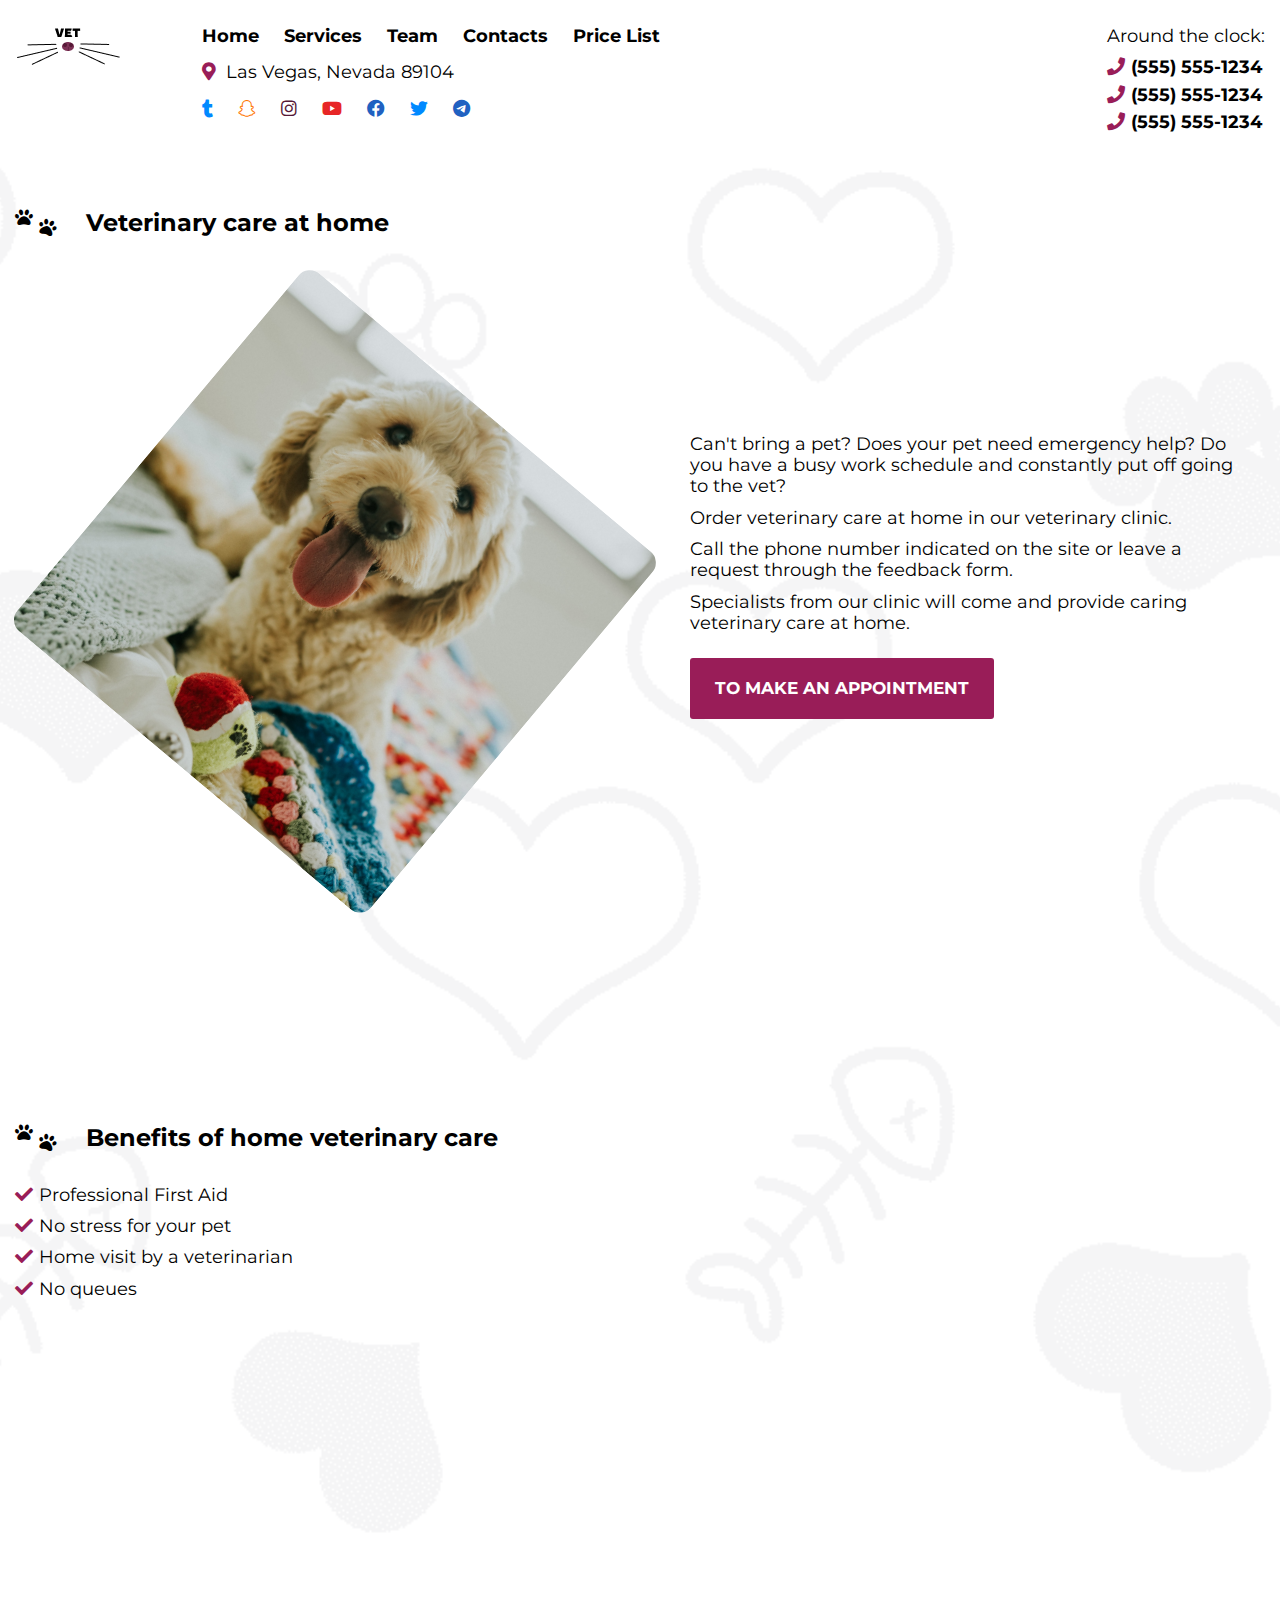
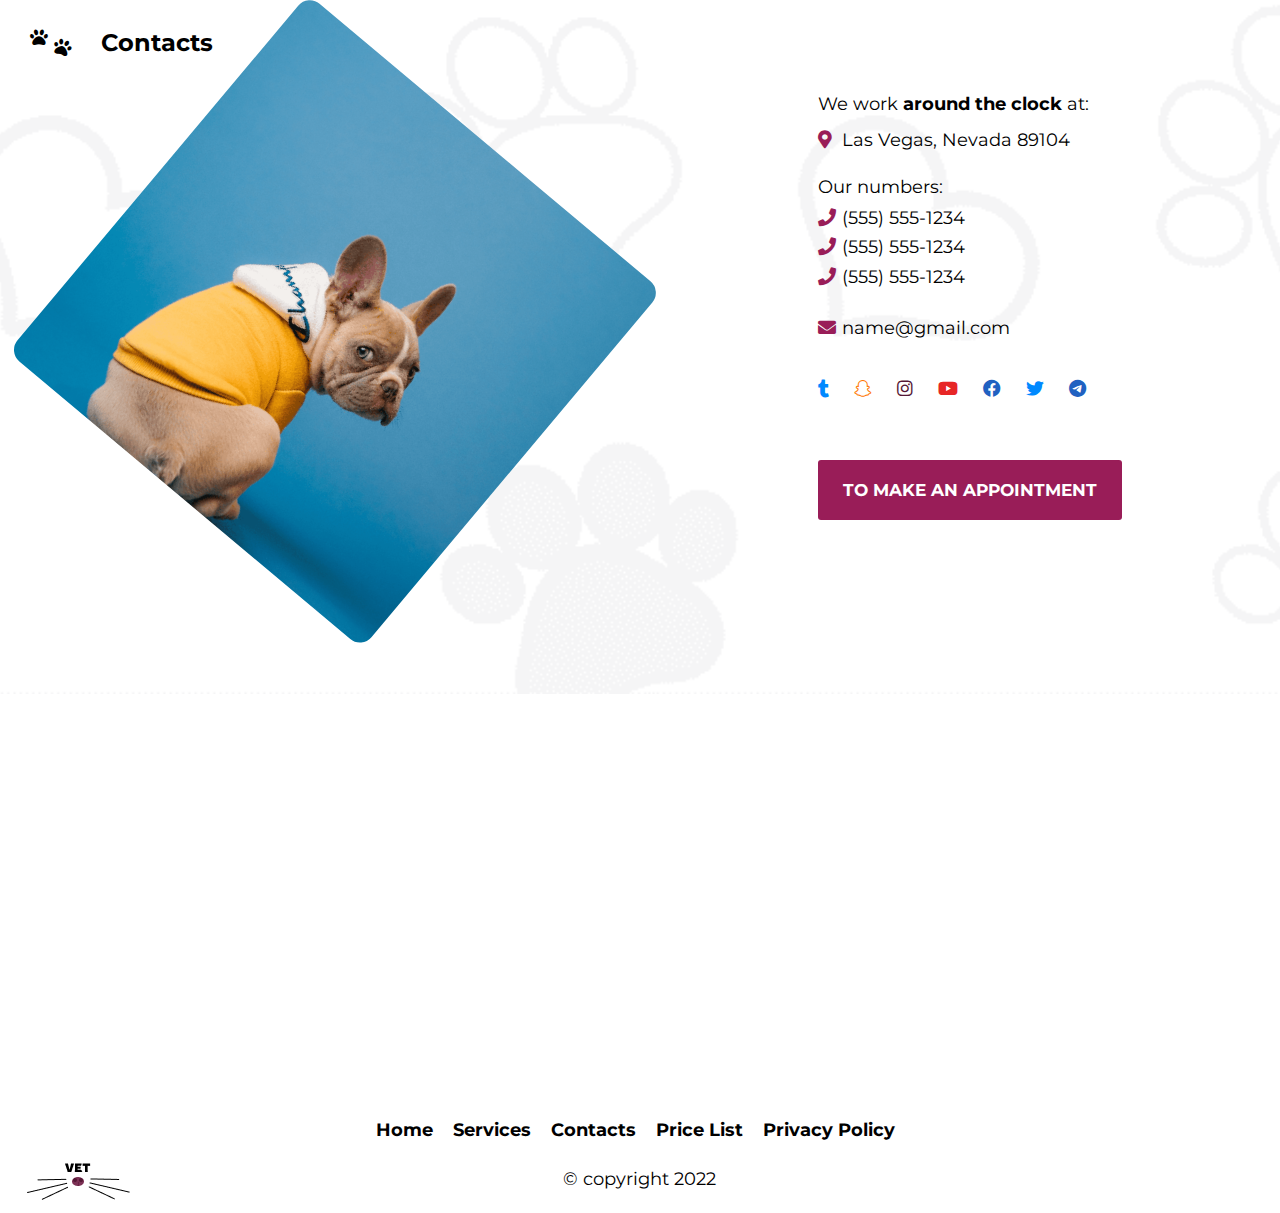
==== commit 19599137: "Add files via upload" ====
--- a/more.html
+++ b/more.html
@@ -230,7 +230,7 @@
 								</div>
 							</div>
 						</div>
-						<div class="gallery">
+						<!-- <div class="gallery">
 							<div class="gallery__wrap">
 								<div class="container">
 									<div class="gallery__body">
@@ -242,7 +242,6 @@
 														<div class="gallery__item">
 															<div class="gallery__img-box">
 																<div class="gallery__bg ibg"><img src="img/bg/ff.jpg" alt="img"></div>
-																<!-- <div class="gallery__mask-img-box"><img src="img/bg/q.png" alt="img"></div> -->
 															</div>
 														</div>
 													
@@ -261,7 +260,6 @@
 													<div class="gallery__item">
 														<div class="gallery__img-box">
 															<div class="gallery__bg ibg"><img src="img/bg/aa.jpg" alt="img"></div>
-															<!-- <div class="gallery__mask-img-box"><img src="img/bg/34.png" alt="img"></div> -->
 														</div>
 													</div>
 												</a>
@@ -269,7 +267,6 @@
 													<div class="gallery__item">
 														<div class="gallery__img-box">
 															<div class="gallery__bg ibg"><img src="img/bg/df.jpg" alt="img"></div>
-															<!-- <div class="gallery__mask-img-box"><img src="img/bg/34.png" alt="img"></div> -->
 														</div>
 													</div>
 												</a>
@@ -281,6 +278,82 @@
 														</div>
 													</div>
 												</a>
+											</div>
+										</div>
+									</div>
+								</div>
+							</div>
+						</div> -->
+						<div class="contacts" id="contacts">
+							<div class="contacts__wrap ">
+								<!-- <img src="img/bg/bg1.png" alt="img"> -->
+								<div class="container">
+									<div class="contacts__body">
+										<div class="head contacts__head">
+											<div class="paws">
+												<p><i class="fas fa-paw paw-1"></i></p>
+												<span><i class="fas fa-paw paw-2"></i></span>
+											</div>
+											<h2 class="title">Contacts</h2>
+										</div>
+										<div class="desc contacts__desc">
+											<div class="contacts__img-wr">
+												<div class="contacts__img-box ibg"><img src="img/bg/dd.png" alt="img"></div>
+											</div>
+											<div class="contacts__offer">
+												<div class="contacts__content">
+													<div class="contacts__adr">
+														<h3 class="contacts__title">We work <b>around the clock</b> at:</h3>
+														<div class="point point__map">
+															<div class="point__item"><i class="fas fa-map-marker-alt"></i></div>
+															<p class="point__text">Las Vegas, Nevada 89104</p>
+														</div>
+													</div>
+													<div class="contacts__tel">
+														<p class="contacts__fulltime">Our numbers:</p>
+														<div class="point">
+															<div class="point__item"><i class="fas fa-phone"></i></div>
+															<p class="point__text">(555) 555-1234</p>
+														</div>
+														<div class="point">
+															<div class="point__item"><i class="fas fa-phone"></i></div>
+															<p class="point__text">(555) 555-1234</p>
+														</div>
+														<div class="point">
+															<div class="point__item"><i class="fas fa-phone"></i></div>
+															<p class="point__text">(555) 555-1234</p>
+														</div>
+													</div>
+													<div class="point point__mail">
+														<div class="point__item"><i class="fas fa-envelope"></i></div>
+														<p class="point__text">name@gmail.com</p>
+													</div>
+													<div class="social contacts__social">
+														<!-- <a href="#" target="_blank" class="social__link social__wts"><i
+																class="fab fa-whatsapp"></i>
+														</a>
+														<a href="#" target="_blank" class="social__link social__viber"><i
+																class="fab fa-viber"></i>
+														</a> -->
+														<a href="#" target="_blank" class="social__link social__vk"><i class="fa-brands fa-tumblr"></i>
+														</a>
+														<a href="#" target="_blank" class="social__link social__odnokl"><i class="fa-brands fa-snapchat"></i>
+														</a>
+														<a href="#" target="_blank" class="social__link social__inst"><i
+																class="fab fa-instagram"></i>
+														</a>
+														<a href="#" target="_blank" class="social__link social__google"><i class="fa-brands fa-youtube"></i>
+														</a>
+														<a href="#" target="_blank" class="social__link social__facebook"><i class="fa-brands fa-facebook"></i>
+														</a>
+														<a href="#" target="_blank" class="social__link social__vk"><i class="fa-brands fa-twitter"></i>
+														</a>
+														<a href="#" target="_blank" class="social__link social__facebook"><i class="fa-brands fa-telegram"></i>
+														</a>
+			
+													</div>
+													<a href="#popup" class="contacts__btn btn-pink">To make an appointment</a>
+												</div>
 											</div>
 										</div>
 									</div>
--- a/css/style.css
+++ b/css/style.css
@@ -79,7 +79,10 @@
 
 .logo-menu__nav { width: 100%; margin-right: 20px; }
 
-.logo-menu__contacts { padding-top: 5px; }
+.logo-menu__contacts { padding-top: 5px;
+    flex: 1 0 auto;
+    display: flex;
+    justify-content: flex-end; }
 
 .logo-menu__tel { display: -webkit-box; display: -ms-flexbox; display: flex; -webkit-box-orient: vertical; -webkit-box-direction: normal; -ms-flex-direction: column; flex-direction: column; -webkit-box-pack: start; -ms-flex-pack: start; justify-content: start; }
 
@@ -340,7 +343,7 @@
 
 .team__img-box { border-radius: 5px 5px 0 0; width: 100%; padding-bottom: 100%; background: url(../img/) center/cover no-repeat; }
 
-.team__info { padding: 15px; text-align: center; }
+.team__info { padding: 15px; text-align: center;background-color:#fff; }
 
 .team__name { font-weight: 700; margin-bottom: 10px; }
 
